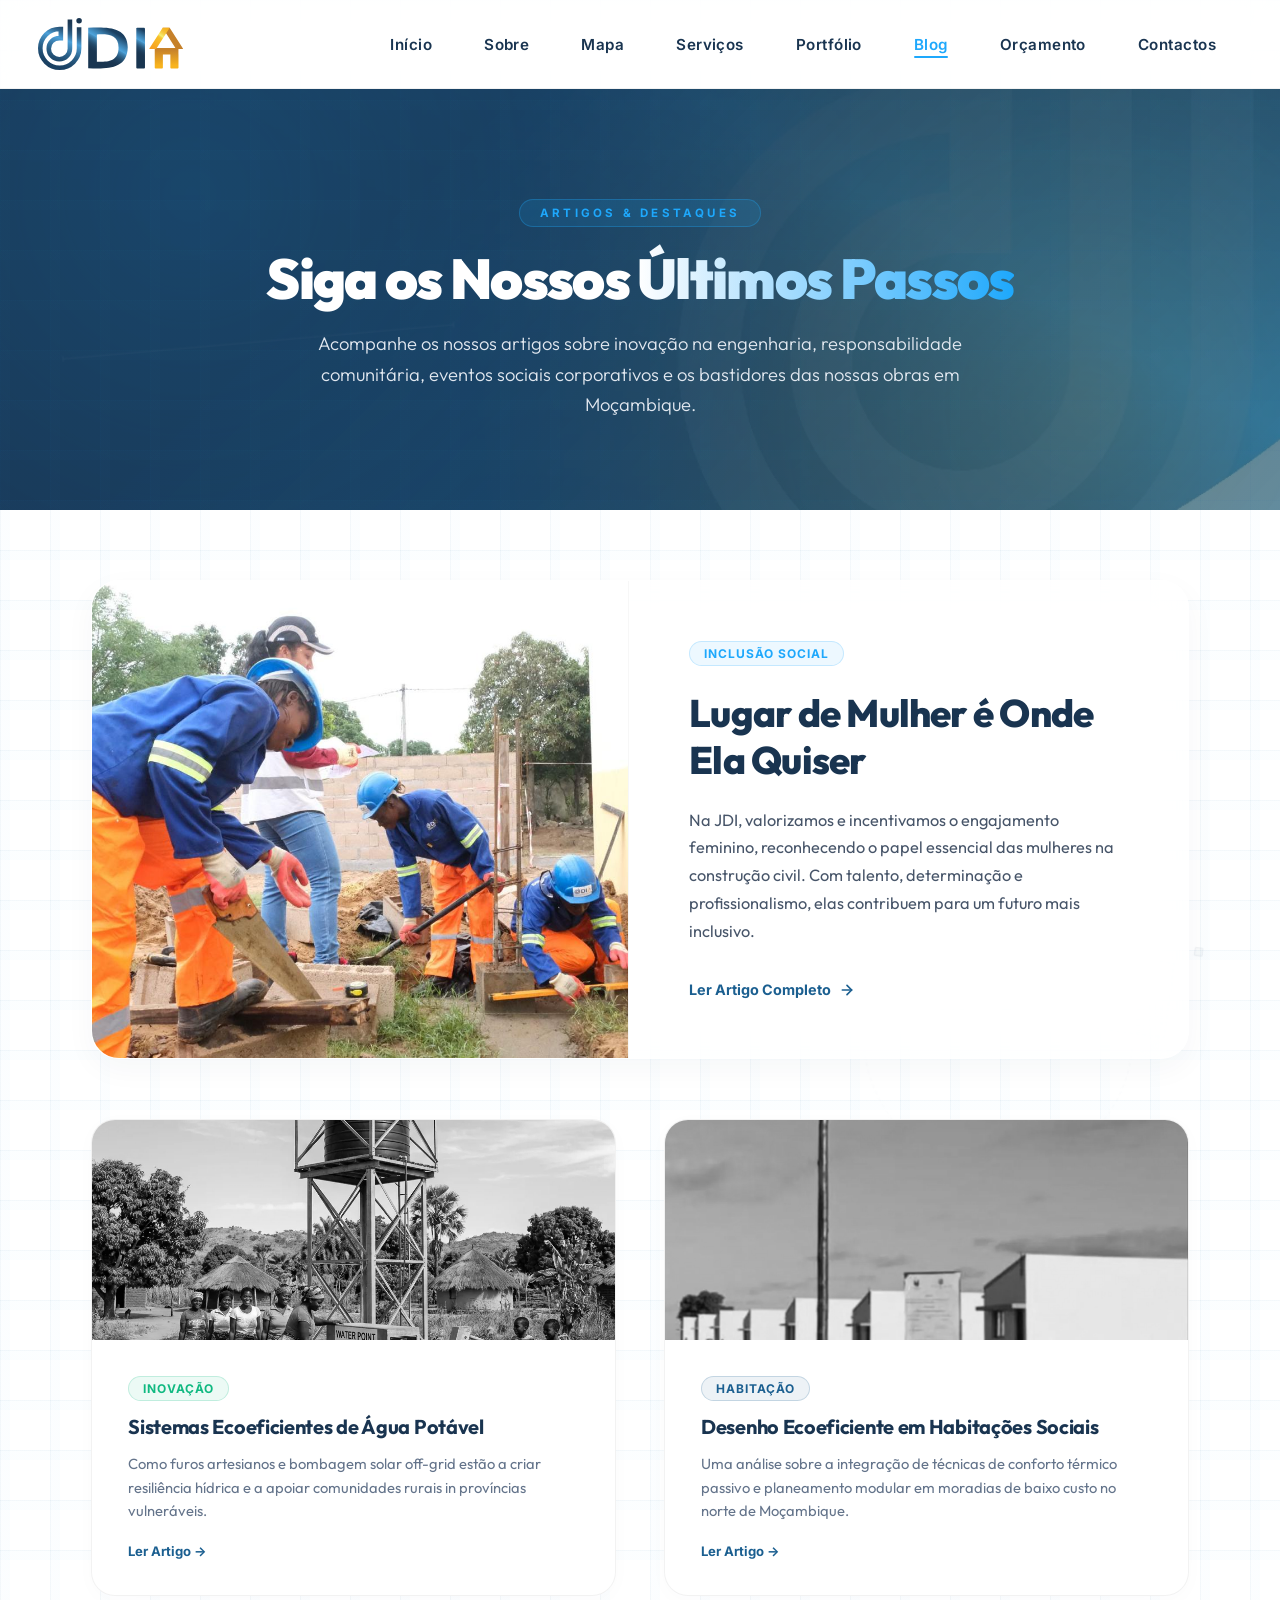
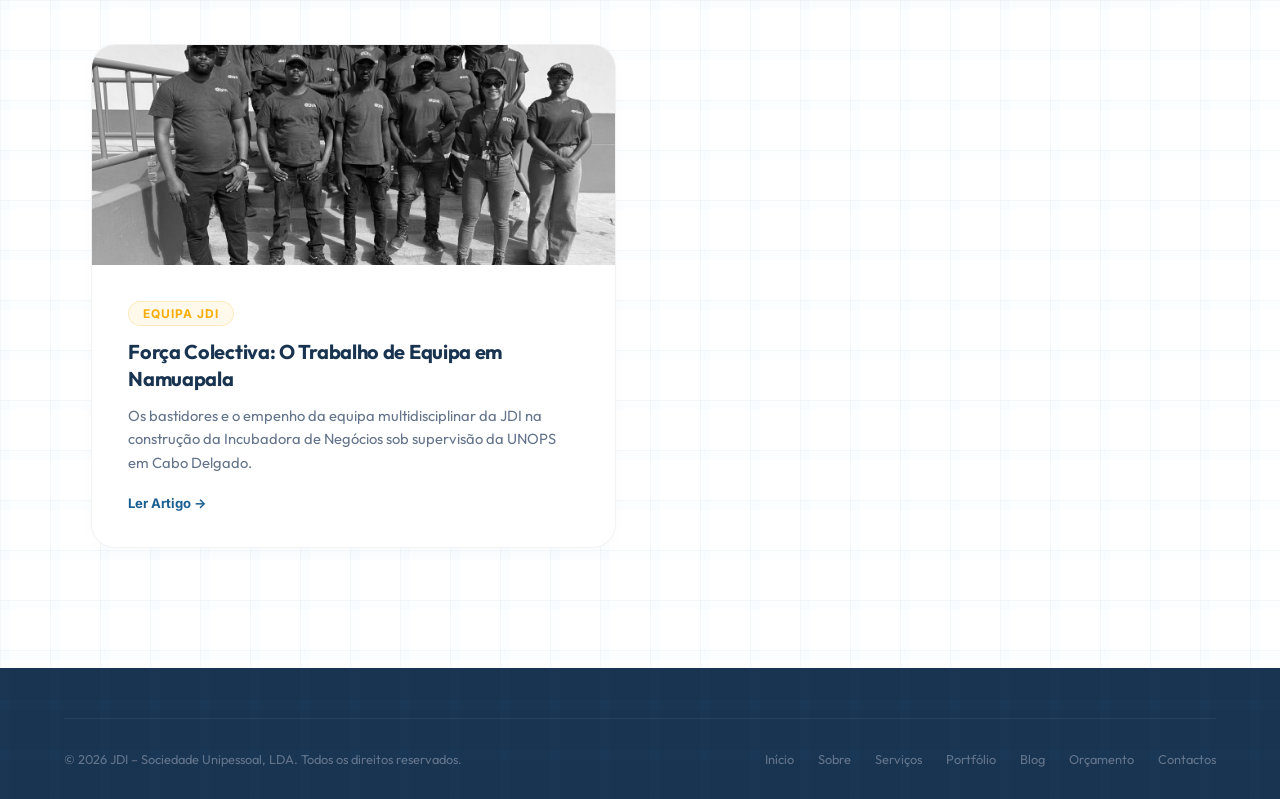
==== blog.html @ 3e3702d4 "Initial commit of premium JDI website, analytics engine, and dashboard" ====
<!DOCTYPE html>
<html lang="pt">
<head>
  <meta charset="UTF-8" />
  <meta http-equiv="Cache-Control" content="no-cache, no-store, must-revalidate" />
  <meta http-equiv="Pragma" content="no-cache" />
  <meta http-equiv="Expires" content="0" />
  <meta name="viewport" content="width=device-width, initial-scale=1.0" />
  <title>Blog & Artigos | JDI – Sociedade Unipessoal, LDA</title>
  <meta name="description" content="Acompanhe as novidades, artigos técnicos e compromissos sociais da JDI na construção de um futuro mais inclusivo em Moçambique." />

  <!-- Google Fonts -->
  <link rel="preconnect" href="https://fonts.googleapis.com" />
  <link rel="preconnect" href="https://fonts.gstatic.com" crossorigin />
  <link href="https://fonts.googleapis.com/css2?family=Inter:wght@300;400;500;600;700;800;900&family=Outfit:wght@300;400;500;600;700;800;900&display=swap" rel="stylesheet" />

  <link rel="stylesheet" href="css/common.css?v=4" />
  <link rel="stylesheet" href="css/blog.css?v=8" />
</head>
<body>

<div class="site-container">

  <!-- ── Architectural Drawing Background Grid & SVGs ── -->
  <div class="architectural-bg" aria-hidden="true">
    <!-- SVG blueprints float subtly -->
    <svg class="blueprint-svg blueprint-truss" viewBox="0 0 800 400" xmlns="http://www.w3.org/2000/svg">
      <path class="blueprint-line" d="M 50,350 L 750,350 M 50,350 L 50,300 L 150,200 L 250,200 L 350,100 L 450,100 L 550,200 L 650,200 L 750,300 L 750,350" />
      <path class="blueprint-line" d="M 50,300 L 750,300 M 150,350 L 150,200 M 250,350 L 250,200 M 350,350 L 350,100 M 450,350 L 450,100 M 550,350 L 550,200 M 650,350 L 650,200" />
      <path class="blueprint-line" d="M 50,350 L 150,300 L 250,350 L 350,300 L 450,350 L 550,300 L 650,350 L 750,300" />
      <path class="blueprint-line" d="M 50,300 L 150,350 L 250,300 L 350,350 L 450,300 L 550,350 L 650,300 L 750,350" />
      <path class="blueprint-dim" d="M 50,370 L 750,370 M 50,365 L 50,375 M 750,365 L 750,375" />
      <text class="blueprint-text" x="400" y="385" text-anchor="middle">L = 120.00 m</text>
    </svg>

    <svg class="blueprint-svg blueprint-plan" viewBox="0 0 600 600" xmlns="http://www.w3.org/2000/svg">
      <rect class="blueprint-line" x="100" y="100" width="400" height="300" rx="10" />
      <line class="blueprint-line" x1="250" y1="100" x2="250" y2="400" />
      <line class="blueprint-line" x1="100" y1="250" x2="500" y2="250" />
      <rect class="blueprint-dash" x="120" y="120" width="100" height="100" />
      <rect class="blueprint-dash" x="270" y="120" width="200" height="100" />
      <rect class="blueprint-solid" x="95" y="95" width="10" height="10" />
      <rect class="blueprint-solid" x="245" y="95" width="10" height="10" />
      <rect class="blueprint-solid" x="495" y="95" width="10" height="10" />
      <circle class="blueprint-dim" cx="250" cy="250" r="180" stroke-dasharray="5 5" />
      <text class="blueprint-text" x="150" y="430">PLANTA BAIXA - TIPO</text>
    </svg>
  </div>

  <!-- ── Navigation Bar ─────────────────────────────────────────── -->
  <nav class="nav-bar" role="navigation" aria-label="Main navigation">
    <a href="index.html" class="nav-logo" aria-label="JDI – Página Inicial">
      <img src="Assets/Jdi-promo.svg?v=5" alt="JDI Sociedade Unipessoal, LDA Logo" />
    </a>

    <ul class="nav-links">
      <li><a href="index.html#hero">Início</a></li>
      <li><a href="index.html#about-us">Sobre</a></li>
      <li><a href="index.html#project-map-section">Mapa</a></li>
      <li><a href="index.html#services">Serviços</a></li>
      <li><a href="portfolio.html">Portfólio</a></li>
      <li><a href="blog.html" class="active">Blog</a></li>
      <li><a href="orcamento.html">Orçamento</a></li>
      <li><a href="index.html#contacts">Contactos</a></li>
    </ul>
  </nav>

  <!-- ── Hero Header ────────────────────────────────────────────── -->
  <header class="blog-hero">
    <div class="hero-container">
      <span class="hero-eyebrow">Artigos & Destaques</span>
      <h1 class="hero-title">Siga os Nossos <span>Últimos Passos</span></h1>
      <p class="hero-desc">
        Acompanhe os nossos artigos sobre inovação na engenharia, responsabilidade comunitária, eventos sociais corporativos e os bastidores das nossas obras em Moçambique.
      </p>
    </div>
  </header>

  <!-- ── Blog Articles Section ──────────────────────────────────── -->
  <main class="blog-container">

    <!-- Featured Post -->
    <article class="featured-card no-grayscale" onclick="openArticleModal('lugar-de-mulher')" aria-label="Ler artigo: Lugar de Mulher é Onde Ela Quiser">
      <div class="featured-img-wrapper">
        <img loading="lazy" src="Assets/Inclusividade-feminina-1.jpeg" alt="Engajamento feminino na construção civil" />
      </div>
      <div class="featured-content">
        <div class="post-meta">
          <span class="post-tag">Inclusão Social</span>
        </div>
        <h2 class="post-title">Lugar de Mulher é Onde Ela Quiser</h2>
        <p class="post-excerpt">
          Na JDI, valorizamos e incentivamos o engajamento feminino, reconhecendo o papel essencial das mulheres na construção civil. Com talento, determinação e profissionalismo, elas contribuem para um futuro mais inclusivo.
        </p>
        <span class="btn-read">
          Ler Artigo Completo
          <svg viewBox="0 0 24 24" fill="none" stroke="currentColor" stroke-width="2.5" stroke-linecap="round" stroke-linejoin="round">
            <line x1="5" y1="12" x2="19" y2="12"></line>
            <polyline points="12 5 19 12 12 19"></polyline>
          </svg>
        </span>
      </div>
    </article>

    <!-- Secondary Articles Grid -->
    <section class="articles-grid">
      <!-- Secondary Card 1 -->
      <article class="blog-card" onclick="openArticleModal('sistemas-de-agua')" aria-label="Ler artigo: Sustentabilidade no Abastecimento de Água">
        <div class="blog-card-img">
          <img loading="lazy" src="Assets/project-water-system.webp" alt="Sistemas de abastecimento de água potável" />
        </div>
        <div class="blog-card-body">
          <div class="post-meta" style="margin-bottom: 12px;">
            <span class="post-tag" style="color:#10b981; background:rgba(16,185,129,0.08); border-color:rgba(16,185,129,0.2);">Inovação</span>
          </div>
          <h3 class="blog-card-title">Sistemas Ecoeficientes de Água Potável</h3>
          <p class="blog-card-excerpt">
            Como furos artesianos e bombagem solar off-grid estão a criar resiliência hídrica e a apoiar comunidades rurais in províncias vulneráveis.
          </p>
          <span class="btn-read" style="font-size:0.82rem;">
            Ler Artigo &rarr;
          </span>
        </div>
      </article>

      <!-- Secondary Card 2 -->
      <article class="blog-card" onclick="openArticleModal('habitacao-sustentavel')" aria-label="Ler artigo: Desenho Ecoeficiente em Habitações Sociais">
        <div class="blog-card-img">
          <img loading="lazy" src="Assets/24-habitacoes-sociais-mecufi.webp" alt="Habitações de interesse social in Mecufi" />
        </div>
        <div class="blog-card-body">
          <div class="post-meta" style="margin-bottom: 12px;">
            <span class="post-tag" style="color:var(--jdi-blue); background:rgba(27,95,144,0.08); border-color:rgba(27,95,144,0.2);">Habitação</span>
          </div>
          <h3 class="blog-card-title">Desenho Ecoeficiente em Habitações Sociais</h3>
          <p class="blog-card-excerpt">
            Uma análise sobre a integração de técnicas de conforto térmico passivo e planeamento modular em moradias de baixo custo no norte de Moçambique.
          </p>
          <span class="btn-read" style="font-size:0.82rem;">
            Ler Artigo &rarr;
          </span>
        </div>
      </article>

      <!-- Secondary Card 3 -->
      <article class="blog-card" onclick="openArticleModal('incubadora-namuapala')" aria-label="Ler artigo: Força Colectiva na Incubadora de Namuapala">
        <div class="blog-card-img">
          <img loading="lazy" src="Assets/Namuapala-Team.jpeg" alt="Equipa do Projecto Namuapala" />
        </div>
        <div class="blog-card-body">
          <div class="post-meta" style="margin-bottom: 12px;">
            <span class="post-tag" style="color:var(--jdi-gold); background:rgba(249,173,10,0.08); border-color:rgba(249,173,10,0.2);">Equipa JDI</span>
          </div>
          <h3 class="blog-card-title">Força Colectiva: O Trabalho de Equipa em Namuapala</h3>
          <p class="blog-card-excerpt">
            Os bastidores e o empenho da equipa multidisciplinar da JDI na construção da Incubadora de Negócios sob supervisão da UNOPS em Cabo Delgado.
          </p>
          <span class="btn-read" style="font-size:0.82rem;">
            Ler Artigo &rarr;
          </span>
        </div>
      </article>
    </section>

  </main>

  <!-- ── Footer ────────────────────────────────────────────────── -->
  <section class="contacts-footer-section" id="footer-section" style="background: var(--jdi-navy); padding: 50px 5% 32px; color: #fff; margin-top: auto;">
    <footer class="site-footer">
      <p>&copy; 2026 JDI – Sociedade Unipessoal, LDA. Todos os direitos reservados.</p>
      <div class="footer-right">
        <a href="index.html#hero">Início</a>
        <a href="index.html#about-us">Sobre</a>
        <a href="index.html#services">Serviços</a>
        <a href="portfolio.html">Portfólio</a>
        <a href="blog.html">Blog</a>
        <a href="orcamento.html">Orçamento</a>
        <a href="index.html#contacts">Contactos</a>
      </div>
    </footer>
  </section>

</div>

<!-- ── Article Reader Modal ────────────────────────────────────── -->
<div class="article-modal" id="article-modal" aria-hidden="true" role="dialog">
  <div class="modal-backdrop" onclick="closeArticleModal()"></div>
  <div class="modal-container">
    <button class="modal-close" onclick="closeArticleModal()" aria-label="Fechar Artigo">&times;</button>
    <div class="modal-hero">
      <img loading="lazy" id="modal-art-img" src="" alt="Imagem Principal do Artigo" />
    </div>
    <div class="modal-body">
      <div class="modal-meta-top">
        <span class="post-tag" id="modal-art-tag"></span>
      </div>
      <h2 class="modal-title" id="modal-art-title"></h2>
      
      <div class="modal-text-content" id="modal-art-content">
        <!-- Injected via JS -->
      </div>

      <!-- Related Projects Links -->
      <div class="related-projects-section" id="modal-related-projects" style="display:none; margin-top: 36px; margin-bottom: 24px; padding: 20px; background: rgba(30,168,252,0.03); border: 1px dashed rgba(30,168,252,0.2); border-radius: 16px;">
        <h4 style="font-family: var(--body-font); font-size: 1rem; font-weight: 700; color: var(--jdi-navy); margin-bottom: 12px; display: flex; align-items: center; gap: 8px; margin-top: 0;">
          <svg viewBox="0 0 24 24" fill="none" stroke="currentColor" stroke-width="2.5" style="width:16px; height:16px; color: var(--jdi-cyan); flex-shrink:0;">
            <path d="M10 13a5 5 0 0 0 7.54.54l3-3a5 5 0 0 0-7.07-7.07l-1.72 1.71"></path>
            <path d="M14 11a5 5 0 0 0-7.54-.54l-3 3a5 5 0 0 0 7.07 7.07l1.71-1.71"></path>
          </svg>
          Projectos de Portfólio Relacionados
        </h4>
        <div id="modal-related-links-container" style="display: flex; flex-direction: column; gap: 8px;">
          <!-- Injected via JS -->
        </div>
      </div>

      <!-- Gallery / Shared Album grid -->
      <div class="gallery-section" id="modal-gallery-sec" style="display:none;">
        <h3>Álbum do Projecto: Inclusão Feminina</h3>
        
        <!-- iCloud Grid Album -->
        <div class="icloud-album-grid" id="modal-album-grid">
          <!-- Dynamically populated -->
        </div>

        <!-- Touch Slider/Carousel (Mobile fallback) -->
        <div class="album-carousel-container">
          <div class="album-carousel-slider" id="modal-carousel-slider">
            <!-- Dynamically populated -->
          </div>
          <div class="album-carousel-dots" id="modal-carousel-dots">
            <!-- Carousel dots -->
          </div>
        </div>
      </div>
    </div>
  </div>
</div>

<!-- Fullscreen Image Lightbox -->
<div class="image-lightbox" id="image-lightbox" aria-hidden="true" role="dialog">
  <div class="lightbox-backdrop" onclick="closeLightbox()"></div>
  <button class="lightbox-close" onclick="closeLightbox()" aria-label="Fechar Visualização">&times;</button>
  <button class="lightbox-prev" onclick="lightboxPrev()" aria-label="Imagem Anterior">&lsaquo;</button>
  <div class="lightbox-content">
    <img id="lightbox-img" src="" alt="Imagem Ampliada" />
  </div>
  <button class="lightbox-next" onclick="lightboxNext()" aria-label="Próxima Imagem">&rsaquo;</button>
</div>

<!-- Analytics & Global Tracking JavaScript -->
<script src="js/analytics.js" charset="utf-8" defer></script>
<script src="js/blog.js?v=13" charset="utf-8" defer></script>
</body>
</html>
---- css/common.css ----
/* ─── JDI Common Design System (Resets, Variables, Nav & Footer) ─── */

*, *::before, *::after { box-sizing: border-box; margin: 0; padding: 0; }

:root {
  --jdi-navy:    #193450;
  --jdi-blue:    #1b5f90;
  --jdi-cyan:    #1ea8fc;
  --jdi-gold:    #f9ad0a;
  --jdi-gold2:   #c68018;
  --jdi-white:   #ffffff;
  --nav-font:    'Inter', sans-serif;
  --body-font:   'Outfit', sans-serif;
  --success:     #10b981;
  --warning:     #f59e0b;
}

html, body {
  width: 100%;
  font-family: var(--body-font);
  position: relative;
}

/* ─── Global Navigation Bar ────────────────────────────────────── */
.nav-bar {
  position: sticky;
  top: 0;
  z-index: 1000;
  width: 100%;
  display: flex;
  align-items: center;
  justify-content: space-between;
  padding: 18px 5% 18px 3%;
  background: rgba(255, 255, 255, 0.8);
  backdrop-filter: saturate(180%) blur(20px);
  -webkit-backdrop-filter: saturate(180%) blur(20px);
  border-bottom: 1px solid rgba(0, 0, 0, 0.05);
  transition: background 0.3s ease, padding 0.3s ease, box-shadow 0.3s ease;
}

.nav-bar.scrolled {
  background: rgba(255, 255, 255, 0.92);
  padding: 12px 5% 12px 3%;
  box-shadow: 0 4px 20px rgba(25, 52, 80, 0.03);
}

.nav-logo {
  display: flex;
  align-items: center;
  gap: 10px;
  text-decoration: none;
}

.nav-logo img {
  height: 52px;
  width: auto;
  object-fit: contain;
}

.nav-links {
  display: flex;
  align-items: center;
  gap: 52px;
  list-style: none;
}

.nav-links a {
  font-family: var(--nav-font);
  font-size: 0.95rem;
  font-weight: 600;
  color: var(--jdi-navy);
  text-decoration: none;
  letter-spacing: 0.03em;
  position: relative;
  transition: color 0.25s ease;
}

.nav-links a::after {
  content: '';
  position: absolute;
  bottom: -4px; left: 0;
  width: 0; height: 2px;
  background: var(--jdi-cyan);
  transition: width 0.3s ease;
  border-radius: 2px;
}

.nav-links a:hover { color: var(--jdi-cyan); }
.nav-links a:hover::after { width: 100%; }
.nav-links a.active { color: var(--jdi-cyan); }
.nav-links a.active::after { width: 100%; }

/* ─── Global Footer Row ────────────────────────────────────────── */
.site-footer {
  border-top: 1px solid rgba(255, 255, 255, 0.06);
  padding-top: 32px;
  display: flex;
  justify-content: space-between;
  align-items: center;
  width: 100%;
  max-width: 1200px;
  margin: 0 auto;
  font-size: 0.8rem;
  color: #64748b;
}

.footer-right {
  display: flex;
  gap: 24px;
}

.footer-right a {
  color: #64748b;
  text-decoration: none;
  transition: color 0.2s ease;
}

.footer-right a:hover {
  color: var(--jdi-cyan);
}
/* ─── Shareable Project Details Modal Styling ──────────────────────── */
.project-modal {
  position: fixed;
  inset: 0;
  z-index: 2000;
  display: flex;
  align-items: center;
  justify-content: center;
  opacity: 0;
  pointer-events: none;
  transition: opacity 0.3s ease;
}

.project-modal.active {
  opacity: 1;
  pointer-events: auto;
}

.modal-backdrop {
  position: absolute;
  inset: 0;
  background: rgba(25, 52, 80, 0.45);
  backdrop-filter: blur(15px);
  -webkit-backdrop-filter: blur(15px);
}

.modal-container {
  position: relative;
  z-index: 10;
  background: #ffffff;
  border-radius: 24px;
  max-width: 760px;
  width: 90%;
  max-height: 90vh;
  overflow-y: auto;
  box-shadow: 0 30px 60px rgba(25, 52, 80, 0.15);
  border: 1px solid rgba(0, 0, 0, 0.05);
  transform: translateY(20px);
  transition: transform 0.3s cubic-bezier(0.16, 1, 0.3, 1);
  display: flex;
  flex-direction: column;
}

.project-modal.active .modal-container {
  transform: translateY(0);
}

.modal-close {
  position: absolute;
  top: 20px;
  right: 20px;
  width: 36px;
  height: 36px;
  border-radius: 50%;
  background: rgba(25, 52, 80, 0.6);
  color: #ffffff;
  border: none;
  display: flex;
  align-items: center;
  justify-content: center;
  cursor: pointer;
  font-size: 1.5rem;
  font-weight: 300;
  z-index: 20;
  transition: background 0.2s, transform 0.2s;
}

.modal-close:hover {
  background: rgba(25, 52, 80, 0.9);
  transform: scale(1.05);
}

.modal-hero {
  width: 100%;
  height: 380px;
  overflow: hidden;
  position: relative;
  background: var(--jdi-navy);
}

.modal-hero img {
  width: 100%;
  height: 100%;
  object-fit: cover;
  filter: grayscale(100%);
  transition: filter 0.8s ease;
}

.project-modal.active .modal-hero img {
  filter: grayscale(0%);
}

.modal-hero img[src*="vectorized-logo.svg"] {
  object-fit: contain;
  width: 50%;
  height: 50%;
  margin: auto;
  position: absolute;
  inset: 0;
  opacity: 0.85;
}

/* Modal Gallery Carousel for additional pictures */
.modal-gallery-container {
  position: relative;
  width: 100%;
  height: 220px;
  border-radius: 16px;
  overflow: hidden;
  background: #f8fafc;
  border: 1px solid #e2e8f0;
  box-shadow: 0 4px 12px rgba(0, 0, 0, 0.03);
}

.modal-gallery-slider {
  display: flex;
  width: 100%;
  height: 100%;
  overflow-x: auto;
  scroll-snap-type: x mandatory;
  scrollbar-width: none; /* Firefox */
  -webkit-overflow-scrolling: touch;
}

.modal-gallery-slider::-webkit-scrollbar {
  display: none; /* Safari and Chrome */
}

.modal-gallery-slider img {
  flex: 0 0 100%;
  width: 100%;
  height: 100%;
  object-fit: cover;
  scroll-snap-align: start;
  filter: grayscale(100%);
  transition: transform 0.5s ease, filter 0.5s ease;
}

.modal-gallery-slider img:hover {
  transform: scale(1.02);
}

.project-modal.active .modal-gallery-slider img {
  filter: grayscale(0%);
}

.modal-gallery-dots {
  position: absolute;
  bottom: 12px;
  left: 50%;
  transform: translateX(-50%);
  display: flex;
  gap: 6px;
  z-index: 10;
}

.modal-gallery-dot {
  width: 6px;
  height: 6px;
  border-radius: 50%;
  background: rgba(255, 255, 255, 0.5);
  transition: all 0.3s ease;
  cursor: pointer;
}

.modal-gallery-dot.active {
  background: #ffffff;
  transform: scale(1.3);
  box-shadow: 0 1px 3px rgba(0, 0, 0, 0.2);
}

.modal-body {
  padding: 36px;
}

.modal-meta {
  display: flex;
  justify-content: space-between;
  align-items: center;
  margin-bottom: 16px;
}

.modal-title {
  font-family: var(--body-font);
  font-size: clamp(1.6rem, 3.5vw, 2.1rem);
  font-weight: 800;
  color: var(--jdi-navy);
  line-height: 1.25;
  margin-bottom: 16px;
  letter-spacing: -0.015em;
}

.modal-description {
  font-size: 1.02rem;
  color: #475569;
  line-height: 1.75;
  margin-bottom: 28px;
}

.modal-details-grid {
  display: grid;
  grid-template-columns: repeat(2, 1fr);
  gap: 16px;
  border-top: 1px solid #f1f5f9;
  padding-top: 24px;
  margin-bottom: 28px;
}

.modal-detail-item {
  display: flex;
  flex-direction: column;
  gap: 4px;
}

.modal-detail-label {
  font-family: var(--nav-font);
  font-size: 0.72rem;
  font-weight: 700;
  color: #94a3b8;
  letter-spacing: 0.05em;
  text-transform: uppercase;
}

.modal-detail-val {
  font-size: 0.95rem;
  font-weight: 500;
  color: var(--jdi-navy);
}

.modal-insights {
  background: #f8fafc;
  border: 1px solid #e2e8f0;
  border-radius: 16px;
  padding: 24px;
}

.modal-insights h4 {
  font-family: var(--body-font);
  font-size: 1.05rem;
  font-weight: 700;
  color: var(--jdi-navy);
  margin-bottom: 12px;
}

.modal-insights ul {
  list-style-type: none;
  display: flex;
  flex-direction: column;
  gap: 10px;
}

.modal-insights li {
  font-size: 0.9rem;
  color: #475569;
  line-height: 1.5;
  position: relative;
  padding-left: 20px;
}

.modal-insights li::before {
  content: "•";
  color: var(--jdi-cyan);
  font-weight: bold;
  display: inline-block;
  width: 1em;
  margin-left: -1em;
  position: absolute;
  left: 0px;
}

/* Category badging styling inside modal */
.modal-meta .category-label {
  font-family: var(--nav-font);
  font-size: 0.65rem;
  font-weight: 700;
  text-transform: uppercase;
  color: var(--jdi-cyan);
  background: rgba(30, 168, 252, 0.08);
  border: 1px solid rgba(30, 168, 252, 0.22);
  border-radius: 40px;
  padding: 4px 14px;
}

.modal-meta .status-badge {
  font-family: var(--nav-font);
  font-size: 0.65rem;
  font-weight: 700;
  text-transform: uppercase;
  color: #64748b;
  background: #e2e8f0;
  border-radius: 40px;
  padding: 4px 14px;
}

.modal-meta .status-badge.completed {
  color: #10b981;
  background: rgba(16, 185, 129, 0.08);
  border: 1px solid rgba(16, 185, 129, 0.2);
}

.modal-meta .status-badge.running {
  color: #f59e0b;
  background: rgba(245, 158, 11, 0.08);
  border: 1px solid rgba(245, 158, 11, 0.2);
}

/* ─── Architectural Blueprint background ────────────────── */
.architectural-bg {
  position: absolute;
  inset: 0;
  width: 100%;
  height: 100%;
  z-index: 1; /* Sits behind text content but fits visual stack */
  pointer-events: none;
  overflow: hidden;
  
  /* Subtle drafting grid paper background */
  background-size: 50px 50px;
  background-image: 
    linear-gradient(to right, rgba(27, 95, 144, 0.035) 1px, transparent 1px),
    linear-gradient(to bottom, rgba(27, 95, 144, 0.035) 1px, transparent 1px),
    linear-gradient(to right, rgba(30, 168, 252, 0.015) 10px, transparent 10px),
    linear-gradient(to bottom, rgba(30, 168, 252, 0.015) 10px, transparent 10px);
}

.blueprint-svg {
  position: absolute;
  width: min(500px, 35vw);
  height: auto;
  opacity: 0.14; /* very subtle */
  transition: transform 0.5s ease;
}

/* Floating positions */
.blueprint-truss {
  top: 15vh;
  left: 2%;
  transform: rotate(-5deg);
  animation: slowFloat1 20s ease-in-out infinite;
}

.blueprint-plan {
  top: 95vh;
  right: 2%;
  transform: rotate(8deg);
  animation: slowFloat2 24s ease-in-out infinite;
}

.blueprint-compass {
  top: 175vh;
  left: 5%;
  transform: rotate(-15deg);
  animation: slowFloat3 22s ease-in-out infinite;
}

/* Blueprint drawing line style */
.blueprint-line {
  fill: none;
  stroke: var(--jdi-blue);
  stroke-width: 1.2px;
  stroke-linecap: round;
  stroke-linejoin: round;
  stroke-dasharray: 1000;
  stroke-dashoffset: 1000;
  animation: drawBlueprint 15s linear forwards infinite;
  will-change: stroke-dashoffset, opacity;
}

.blueprint-dash {
  fill: none;
  stroke: var(--jdi-cyan);
  stroke-width: 1px;
  stroke-dasharray: 5 4;
  stroke-dashoffset: 200;
  animation: drawBlueprintDash 25s linear forwards infinite;
}

.blueprint-solid {
  fill: rgba(25, 52, 80, 0.2);
  stroke: var(--jdi-navy);
  stroke-width: 1px;
  opacity: 0;
  animation: fadeSolid 3s ease forwards 1s;
}

.blueprint-dim {
  fill: none;
  stroke: #a0aec0;
  stroke-width: 0.8px;
  opacity: 0.7;
}

.blueprint-text {
  fill: var(--jdi-navy);
  font-family: var(--nav-font);
  font-size: 10px;
  font-weight: 500;
  letter-spacing: 0.05em;
  opacity: 0.8;
}

/* Drawing animations */
@keyframes drawBlueprint {
  0% { stroke-dashoffset: 1000; }
  40% { stroke-dashoffset: 0; }
  90% { stroke-dashoffset: 0; opacity: 0.14; }
  100% { stroke-dashoffset: 0; opacity: 0; }
}

@keyframes drawBlueprintDash {
  0% { stroke-dashoffset: 200; }
  100% { stroke-dashoffset: 0; }
}

@keyframes fadeSolid {
  to { opacity: 0.8; }
}

@keyframes slowFloat1 {
  0% { transform: translateY(0) rotate(-5deg); }
  50% { transform: translateY(-15px) rotate(-3deg); }
  100% { transform: translateY(0) rotate(-5deg); }
}

@keyframes slowFloat2 {
  0% { transform: translateY(0) rotate(8deg); }
  50% { transform: translateY(15px) rotate(6deg); }
  100% { transform: translateY(0) rotate(8deg); }
}

@keyframes slowFloat3 {
  0% { transform: translateY(0) rotate(-15deg); }
  50% { transform: translateY(-10px) rotate(-18deg); }
  100% { transform: translateY(0) rotate(-15deg); }
}

/* Clickable modal images */
.clickable-image {
  cursor: zoom-in;
  transition: opacity 0.25s ease;
}

.clickable-image:hover {
  opacity: 0.9;
}

/* Fullscreen Image Lightbox */
.image-lightbox {
  position: fixed;
  inset: 0;
  z-index: 3000;
  display: flex;
  align-items: center;
  justify-content: center;
  opacity: 0;
  pointer-events: none;
  transition: opacity 0.35s ease;
}

.image-lightbox.active {
  opacity: 1;
  pointer-events: auto;
}

.lightbox-backdrop {
  position: absolute;
  inset: 0;
  background: rgba(15, 23, 42, 0.9);
  backdrop-filter: blur(20px);
  -webkit-backdrop-filter: blur(20px);
}

.lightbox-close {
  position: absolute;
  top: 24px;
  right: 24px;
  width: 44px;
  height: 44px;
  border-radius: 50%;
  background: rgba(255, 255, 255, 0.1);
  border: 1px solid rgba(255, 255, 255, 0.2);
  color: #ffffff;
  display: flex;
  align-items: center;
  justify-content: center;
  cursor: pointer;
  font-size: 1.8rem;
  font-weight: 300;
  z-index: 3010;
  transition: all 0.2s ease;
}

.lightbox-close:hover {
  background: rgba(255, 255, 255, 0.2);
  transform: scale(1.05);
}

.lightbox-content {
  position: relative;
  z-index: 3005;
  max-width: 90%;
  max-height: 85vh;
  transform: scale(0.95);
  transition: transform 0.35s cubic-bezier(0.16, 1, 0.3, 1);
  display: flex;
  justify-content: center;
  align-items: center;
}

.image-lightbox.active .lightbox-content {
  transform: scale(1);
}

.lightbox-content img {
  max-width: 100%;
  max-height: 85vh;
  border-radius: 12px;
  object-fit: contain;
  box-shadow: 0 25px 50px -12px rgba(0, 0, 0, 0.5);
  border: 1px solid rgba(255, 255, 255, 0.1);
}

.lightbox-prev,
.lightbox-next {
  position: absolute;
  top: 50%;
  transform: translateY(-50%);
  width: 54px;
  height: 54px;
  border-radius: 50%;
  background: rgba(255, 255, 255, 0.1);
  border: 1px solid rgba(255, 255, 255, 0.2);
  color: #ffffff;
  display: flex;
  align-items: center;
  justify-content: center;
  cursor: pointer;
  font-size: 2.2rem;
  font-weight: 300;
  z-index: 3010;
  transition: all 0.2s ease;
  user-select: none;
}

.lightbox-prev {
  left: 24px;
}

.lightbox-next {
  right: 24px;
}

.lightbox-prev:hover,
.lightbox-next:hover {
  background: rgba(255, 255, 255, 0.2);
  transform: translateY(-50%) scale(1.05);
}

@media (max-width: 768px) {
  .lightbox-prev,
  .lightbox-next {
    width: 44px;
    height: 44px;
    font-size: 1.8rem;
  }
  .lightbox-prev {
    left: 12px;
  }
  .lightbox-next {
    right: 12px;
  }
}
---- css/blog.css ----
/* ─── JDI Blog Page Stylesheet ─── */

:root {
  --blog-card-shadow: 0 10px 30px rgba(25, 52, 80, 0.04);
  --blog-card-hover-shadow: 0 20px 50px rgba(25, 52, 80, 0.1);
  --glass-bg: rgba(255, 255, 255, 0.75);
  --glass-border: rgba(255, 255, 255, 0.4);
}

body {
  background: #ffffff;
  color: var(--jdi-navy);
  min-height: 100vh;
  display: flex;
  flex-direction: column;
}

.site-container {
  flex: 1;
  display: flex;
  flex-direction: column;
  position: relative;
  z-index: 2;
}

/* ─── Hero Section ────────────────────────────────────────── */
.blog-hero {
  position: relative;
  padding: 110px 5% 90px;
  background: linear-gradient(135deg, rgba(25, 52, 80, 0.92) 30%, rgba(27, 95, 144, 0.75) 100%), url('../Assets/Cover-2.webp') center/cover no-repeat;
  color: #ffffff;
  text-align: center;
  overflow: hidden;
}

.blog-hero::before {
  content: '';
  position: absolute;
  inset: 0;
  opacity: 0.15;
  background-image: radial-gradient(circle at 15% 25%, var(--jdi-cyan) 0%, transparent 55%),
                    radial-gradient(circle at 85% 75%, var(--jdi-gold) 0%, transparent 55%);
  pointer-events: none;
}

.hero-container {
  position: relative;
  z-index: 10;
  max-width: 800px;
  margin: 0 auto;
}

.hero-eyebrow {
  display: inline-block;
  font-family: var(--nav-font);
  font-size: 0.72rem;
  font-weight: 700;
  letter-spacing: 0.28em;
  text-transform: uppercase;
  color: var(--jdi-cyan);
  background: rgba(30, 168, 252, 0.12);
  border: 1px solid rgba(30, 168, 252, 0.3);
  border-radius: 40px;
  padding: 6px 20px;
  margin-bottom: 20px;
}

.hero-title {
  font-size: clamp(2.2rem, 5vw, 3.5rem);
  font-weight: 900;
  line-height: 1.15;
  margin-bottom: 18px;
  letter-spacing: -0.03em;
}

.hero-title span {
  background: linear-gradient(90deg, #ffffff, var(--jdi-cyan));
  -webkit-background-clip: text;
  -webkit-text-fill-color: transparent;
  background-clip: text;
}

.hero-desc {
  font-size: clamp(0.95rem, 1.8vw, 1.15rem);
  font-weight: 300;
  line-height: 1.65;
  color: #e2e8f0;
  max-width: 680px;
  margin: 0 auto;
}

/* ─── Blog Articles Container ───────────────────────────────── */
.blog-container {
  max-width: 1200px;
  margin: 70px auto 120px;
  padding: 0 4%;
  position: relative;
  z-index: 20;
  width: 100%;
}

/* Featured Post Card (Apple Style) */
.featured-card {
  background: var(--glass-bg);
  border: 1px solid var(--glass-border);
  border-radius: 28px;
  box-shadow: var(--blog-card-shadow);
  display: flex;
  overflow: hidden;
  backdrop-filter: blur(20px);
  -webkit-backdrop-filter: blur(20px);
  transition: transform 0.4s cubic-bezier(0.16, 1, 0.3, 1), box-shadow 0.4s cubic-bezier(0.16, 1, 0.3, 1), border-color 0.4s cubic-bezier(0.16, 1, 0.3, 1);
  cursor: pointer;
  margin-bottom: 60px;
}

.featured-card:hover {
  transform: translateY(-6px) scale(1.005);
  box-shadow: var(--blog-card-hover-shadow);
  border-color: rgba(30, 168, 252, 0.3);
}

.featured-img-wrapper {
  flex: 1.1;
  min-height: 420px;
  overflow: hidden;
  position: relative;
}

.featured-img-wrapper img {
  width: 100%;
  height: 100%;
  object-fit: cover;
  filter: grayscale(100%);
  transition: transform 0.8s cubic-bezier(0.16, 1, 0.3, 1), filter 0.6s ease;
}

.featured-card:hover .featured-img-wrapper img {
  transform: scale(1.04);
  filter: grayscale(0%);
}

.featured-content {
  flex: 0.9;
  padding: 60px;
  display: flex;
  flex-direction: column;
  justify-content: center;
  border-left: 1px solid rgba(0, 0, 0, 0.03);
}

.post-meta {
  display: flex;
  align-items: center;
  gap: 12px;
  margin-bottom: 24px;
  font-family: var(--nav-font);
  font-size: 0.75rem;
  font-weight: 700;
  text-transform: uppercase;
  letter-spacing: 0.08em;
}

.post-tag {
  color: var(--jdi-cyan);
  background: rgba(30, 168, 252, 0.08);
  border: 1px solid rgba(30, 168, 252, 0.2);
  padding: 4px 14px;
  border-radius: 40px;
}

.post-date {
  color: #64748b;
}

.post-title {
  font-size: clamp(1.6rem, 3vw, 2.4rem);
  font-weight: 800;
  color: var(--jdi-navy);
  line-height: 1.2;
  margin-bottom: 24px;
  letter-spacing: -0.02em;
}

.post-excerpt {
  font-size: 1.02rem;
  color: #475569;
  line-height: 1.7;
  margin-bottom: 36px;
}

.btn-read {
  display: inline-flex;
  align-items: center;
  gap: 8px;
  color: var(--jdi-blue);
  font-family: var(--nav-font);
  font-size: 0.9rem;
  font-weight: 700;
  text-decoration: none;
  transition: gap 0.25s, color 0.25s;
}

.btn-read svg {
  width: 16px;
  height: 16px;
  transition: transform 0.25s;
}

.featured-card:hover .btn-read {
  color: var(--jdi-cyan);
  gap: 12px;
}

.featured-card:hover .btn-read svg {
  transform: translateX(4px);
}

/* Secondary Articles Grid */
.articles-grid {
  display: grid;
  grid-template-columns: repeat(auto-fill, minmax(350px, 1fr));
  gap: 48px;
}

.blog-card {
  background: #ffffff;
  border: 1px solid rgba(0, 0, 0, 0.05);
  border-radius: 24px;
  overflow: hidden;
  box-shadow: 0 4px 20px rgba(25, 52, 80, 0.02);
  display: flex;
  flex-direction: column;
  transition: transform 0.4s cubic-bezier(0.16, 1, 0.3, 1), box-shadow 0.4s cubic-bezier(0.16, 1, 0.3, 1), border-color 0.4s cubic-bezier(0.16, 1, 0.3, 1);
  cursor: pointer;
}

.blog-card:hover {
  transform: translateY(-5px) scale(1.01);
  box-shadow: var(--blog-card-hover-shadow);
  border-color: rgba(30, 168, 252, 0.3);
}

.blog-card-img {
  height: 220px;
  overflow: hidden;
  position: relative;
}

.blog-card-img img {
  width: 100%;
  height: 100%;
  object-fit: cover;
  filter: grayscale(100%);
  transition: transform 0.6s cubic-bezier(0.16, 1, 0.3, 1), filter 0.5s ease;
}

.blog-card:hover .blog-card-img img {
  transform: scale(1.05);
  filter: grayscale(0%);
}

.blog-card-body {
  padding: 36px;
  display: flex;
  flex-direction: column;
  flex: 1;
}

.blog-card-title {
  font-size: 1.25rem;
  font-weight: 700;
  color: var(--jdi-navy);
  line-height: 1.35;
  margin-bottom: 12px;
  letter-spacing: -0.015em;
}

.blog-card-excerpt {
  font-size: 0.92rem;
  color: #64748b;
  line-height: 1.6;
  margin-bottom: 20px;
  flex: 1;
}

/* ─── Reader Modal (Apple News Style) ───────────────────────── */
.article-modal {
  position: fixed;
  inset: 0;
  z-index: 2000;
  display: flex;
  align-items: center;
  justify-content: center;
  opacity: 0;
  pointer-events: none;
  transition: opacity 0.3s ease;
}

.article-modal.active {
  opacity: 1;
  pointer-events: auto;
}

.modal-backdrop {
  position: absolute;
  inset: 0;
  background: rgba(25, 52, 80, 0.45);
  backdrop-filter: blur(18px);
  -webkit-backdrop-filter: blur(18px);
}

.modal-container {
  position: relative;
  z-index: 10;
  background: #ffffff;
  border-radius: 28px;
  max-width: 820px;
  width: 90%;
  max-height: 90vh;
  overflow-y: auto;
  box-shadow: 0 30px 70px rgba(25, 52, 80, 0.2);
  border: 1px solid rgba(0, 0, 0, 0.05);
  transform: translateY(30px);
  transition: transform 0.4s cubic-bezier(0.16, 1, 0.3, 1);
  display: flex;
  flex-direction: column;
}

.article-modal.active .modal-container {
  transform: translateY(0);
}

.modal-close {
  position: absolute;
  top: 24px;
  right: 24px;
  width: 38px;
  height: 38px;
  border-radius: 50%;
  background: rgba(25, 52, 80, 0.65);
  color: #ffffff;
  border: none;
  display: flex;
  align-items: center;
  justify-content: center;
  cursor: pointer;
  font-size: 1.6rem;
  font-weight: 300;
  z-index: 25;
  transition: background 0.2s, transform 0.2s;
}

.modal-close:hover {
  background: rgba(25, 52, 80, 0.9);
  transform: scale(1.05);
}

.modal-hero {
  width: 100%;
  height: 420px;
  overflow: hidden;
  position: relative;
}

.modal-hero img {
  width: 100%;
  height: 100%;
  object-fit: cover;
  filter: grayscale(100%);
  transition: filter 0.8s ease;
}

.article-modal.active .modal-hero img {
  filter: grayscale(0%);
}

.modal-body {
  padding: 60px;
}

.modal-meta-top {
  display: flex;
  align-items: center;
  gap: 16px;
  margin-bottom: 24px;
}

.modal-title {
  font-family: var(--body-font);
  font-size: clamp(1.8rem, 4.5vw, 2.5rem);
  font-weight: 800;
  color: var(--jdi-navy);
  line-height: 1.15;
  margin-bottom: 36px;
  letter-spacing: -0.025em;
}

.modal-text-content {
  font-size: 1.05rem;
  color: #334155;
  line-height: 1.8;
  margin-bottom: 56px;
}

.modal-text-content p {
  margin-bottom: 32px;
}

.modal-text-content blockquote {
  border-left: 4px solid var(--jdi-cyan);
  padding: 8px 0 8px 24px;
  margin: 32px 0;
  font-size: 1.15rem;
  font-style: italic;
  font-weight: 500;
  color: var(--jdi-navy);
  background: rgba(30, 168, 252, 0.04);
  border-radius: 0 12px 12px 0;
}

/* ─── iCloud-Style Premium Photo Gallery ─────────────────────── */
.gallery-section {
  border-top: 1px solid #e2e8f0;
  padding-top: 60px;
  margin-top: 60px;
}

.gallery-section h3 {
  font-family: var(--body-font);
  font-size: 1.25rem;
  font-weight: 800;
  color: var(--jdi-navy);
  margin-bottom: 20px;
  letter-spacing: -0.01em;
}

/* Masonry/Grid shared album style (Desktop) */
.icloud-album-grid {
  display: grid;
  grid-template-columns: repeat(3, 1fr);
  grid-auto-rows: 180px;
  gap: 16px;
  margin-bottom: 16px;
}

.album-item {
  position: relative;
  border-radius: 16px;
  overflow: hidden;
  cursor: zoom-in;
  border: 1px solid rgba(0, 0, 0, 0.05);
  box-shadow: 0 4px 12px rgba(0, 0, 0, 0.02);
  background: #f1f5f9;
}

.album-item img {
  width: 100%;
  height: 100%;
  object-fit: cover;
  filter: grayscale(100%);
  transition: transform 0.5s ease, filter 0.5s ease, box-shadow 0.3s ease;
}

.album-item:hover img {
  transform: scale(1.03);
  filter: grayscale(0%);
}

.article-modal.active .icloud-album-grid img {
  filter: grayscale(0%);
}

/* Custom Grid spans to resemble an iCloud Album structure */
.album-item.span-2-col {
  grid-column: span 2;
}

.album-item.span-2-row {
  grid-row: span 2;
}

.album-item.span-all-col {
  grid-column: span 3;
  grid-auto-rows: 240px;
}

/* Slider / Carousel View (Mobile fallback or swipe mode) */
.album-carousel-container {
  display: none; /* Hidden on desktop, layout displays grid */
  position: relative;
  width: 100%;
  border-radius: 20px;
  overflow: hidden;
  background: #f8fafc;
  border: 1px solid #e2e8f0;
}

.album-carousel-slider {
  display: flex;
  width: 100%;
  height: 260px;
  overflow-x: auto;
  scroll-snap-type: x mandatory;
  scrollbar-width: none;
  -webkit-overflow-scrolling: touch;
}

.album-carousel-slider::-webkit-scrollbar {
  display: none;
}

.album-carousel-slider img {
  flex: 0 0 100%;
  width: 100%;
  height: 100%;
  object-fit: cover;
  scroll-snap-align: start;
  cursor: zoom-in;
}

.album-carousel-dots {
  position: absolute;
  bottom: 16px;
  left: 50%;
  transform: translateX(-50%);
  display: flex;
  gap: 8px;
  z-index: 10;
}

.carousel-dot {
  width: 7px;
  height: 7px;
  border-radius: 50%;
  background: rgba(255, 255, 255, 0.5);
  transition: all 0.3s ease;
  cursor: pointer;
}

.carousel-dot.active {
  background: #ffffff;
  transform: scale(1.3);
  box-shadow: 0 1px 3px rgba(0, 0, 0, 0.2);
}

/* ─── Responsive Media Queries ───────────────────────────── */
@media (max-width: 900px) {
  .featured-card {
    flex-direction: column;
  }
  
  .featured-img-wrapper {
    min-height: 280px;
  }
  
  .featured-content {
    padding: 36px;
    border-left: none;
    border-top: 1px solid rgba(0, 0, 0, 0.03);
  }
}

@media (max-width: 768px) {
  .nav-links {
    display: none;
  }
  
  .blog-hero {
    padding: 60px 6% 50px;
  }
  
  .blog-container {
    margin-top: -20px;
  }
  
  .modal-body {
    padding: 28px;
  }
  
  .modal-hero {
    height: 280px;
  }

  /* Switch Album Grid to Carousel on small screen */
  .icloud-album-grid {
    display: none;
  }

  .album-carousel-container {
    display: block;
  }
}

/* Exclude grayscale filter for selected elements (e.g. Lugar de Mulher) */
.no-grayscale .featured-img-wrapper img,
.no-grayscale .blog-card-img img,
.article-modal.no-grayscale .modal-hero img,
.article-modal.no-grayscale .album-item img,
.article-modal.no-grayscale .album-carousel-slider img {
  filter: grayscale(0%) !important;
}
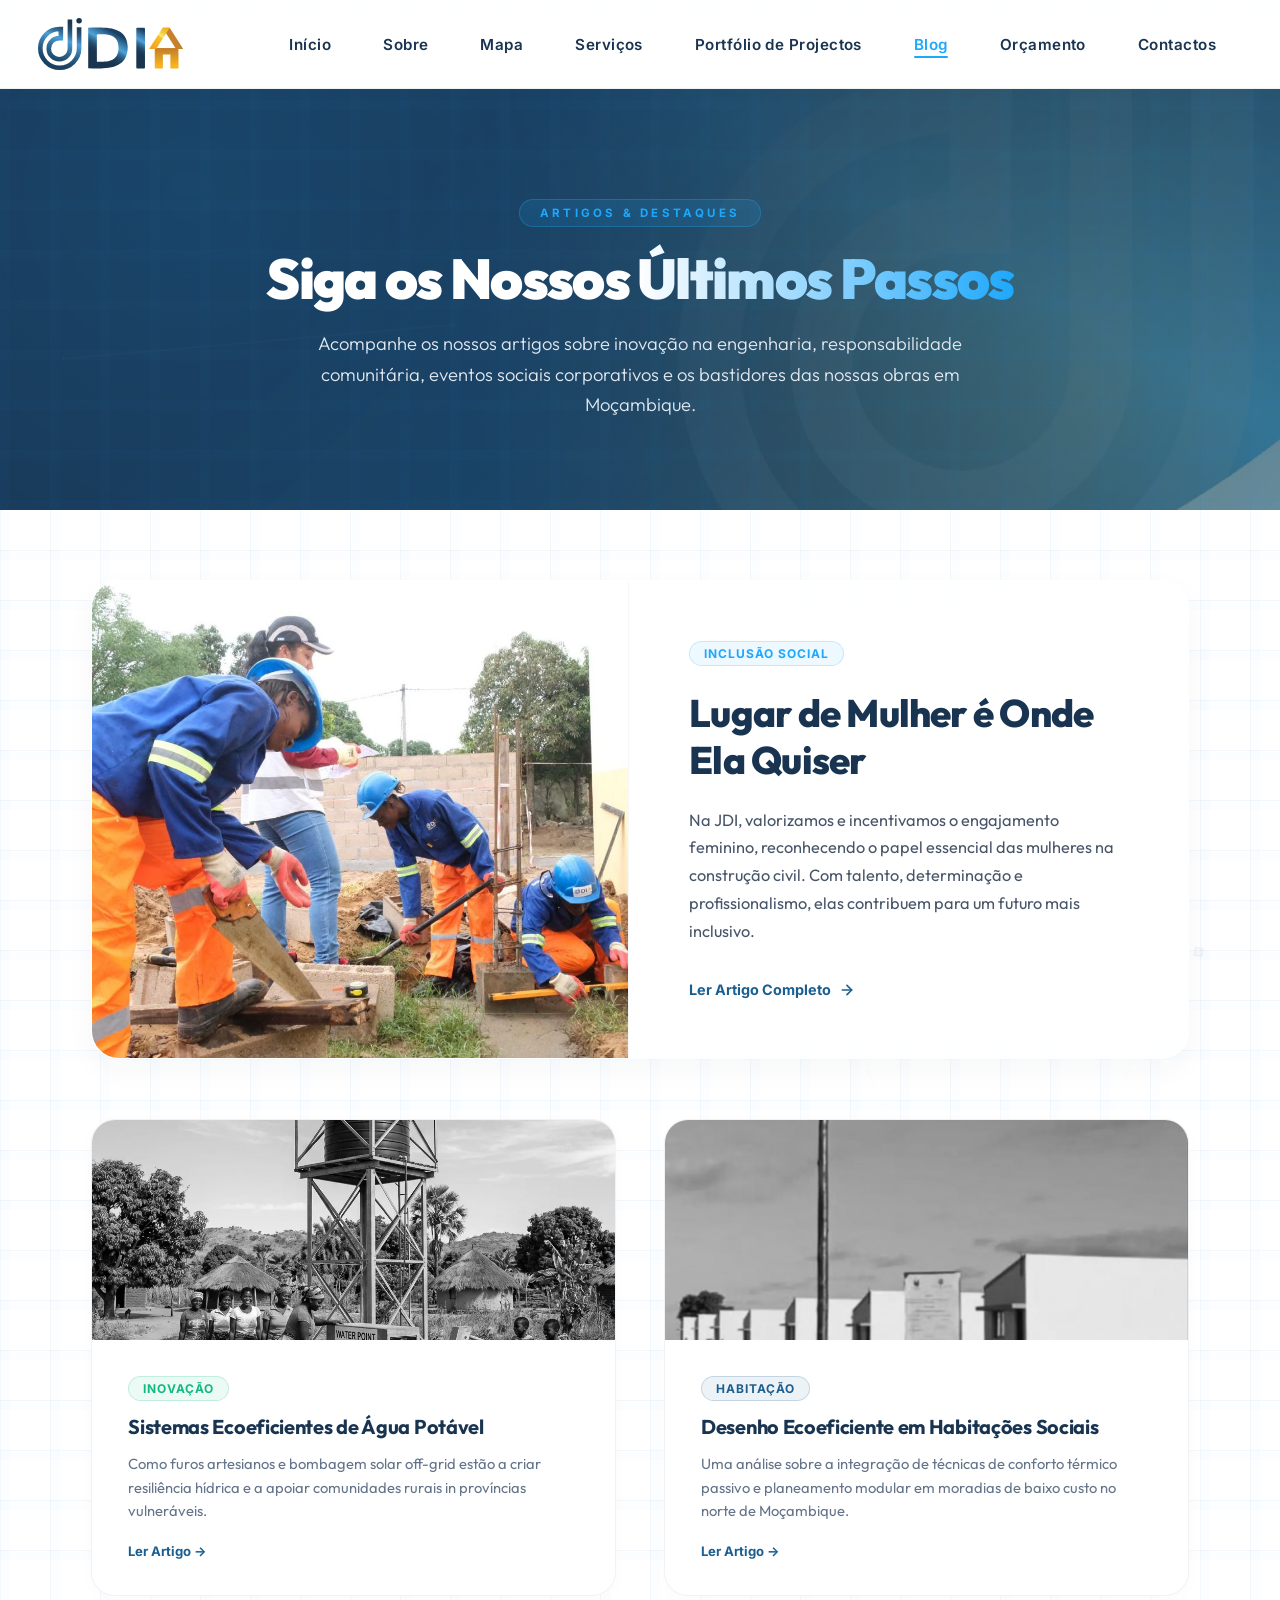
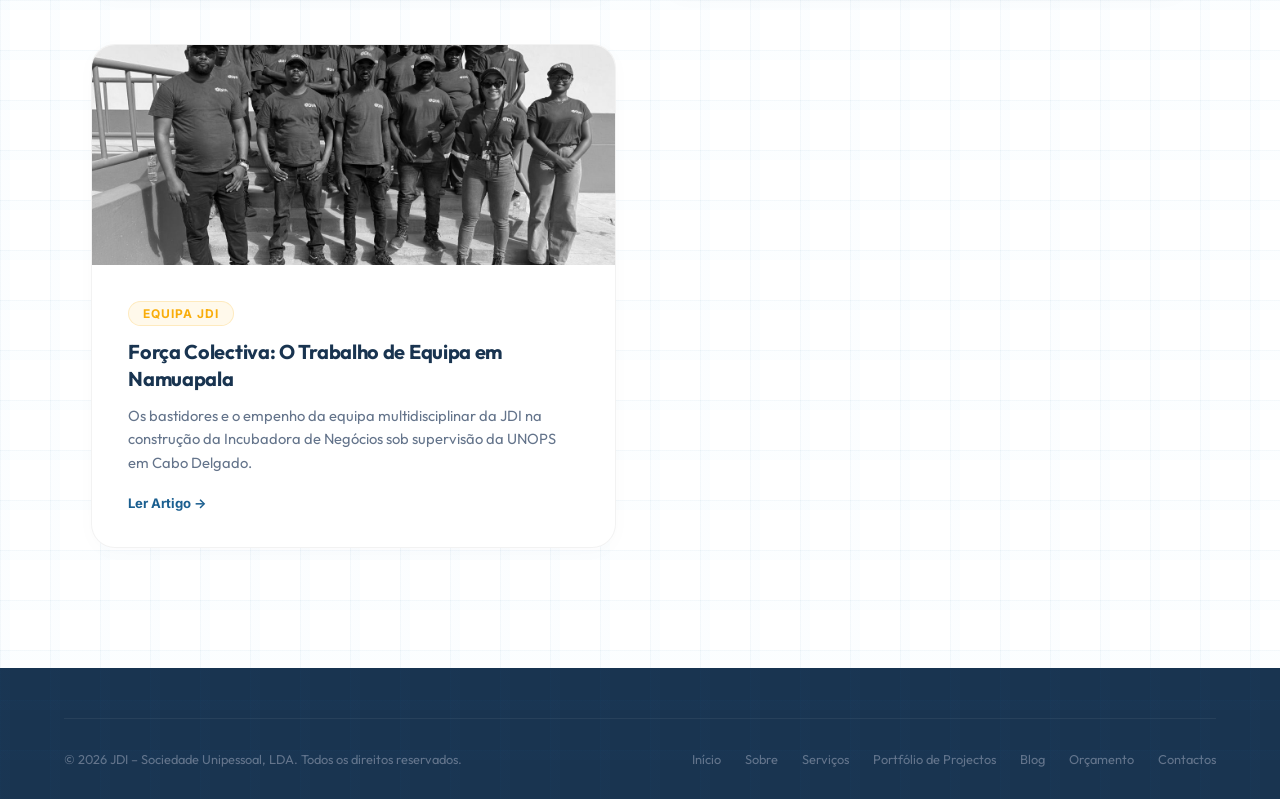
==== commit 7817abd9: "Rename portfolio to projectos and update references and text" ====
--- a/blog.html
+++ b/blog.html
@@ -58,7 +58,7 @@
       <li><a href="index.html#about-us">Sobre</a></li>
       <li><a href="index.html#project-map-section">Mapa</a></li>
       <li><a href="index.html#services">Serviços</a></li>
-      <li><a href="portfolio.html">Portfólio</a></li>
+      <li><a href="projectos.html">Portfólio de Projectos</a></li>
       <li><a href="blog.html" class="active">Blog</a></li>
       <li><a href="orcamento.html">Orçamento</a></li>
       <li><a href="index.html#contacts">Contactos</a></li>
@@ -172,7 +172,7 @@
         <a href="index.html#hero">Início</a>
         <a href="index.html#about-us">Sobre</a>
         <a href="index.html#services">Serviços</a>
-        <a href="portfolio.html">Portfólio</a>
+        <a href="projectos.html">Portfólio de Projectos</a>
         <a href="blog.html">Blog</a>
         <a href="orcamento.html">Orçamento</a>
         <a href="index.html#contacts">Contactos</a>
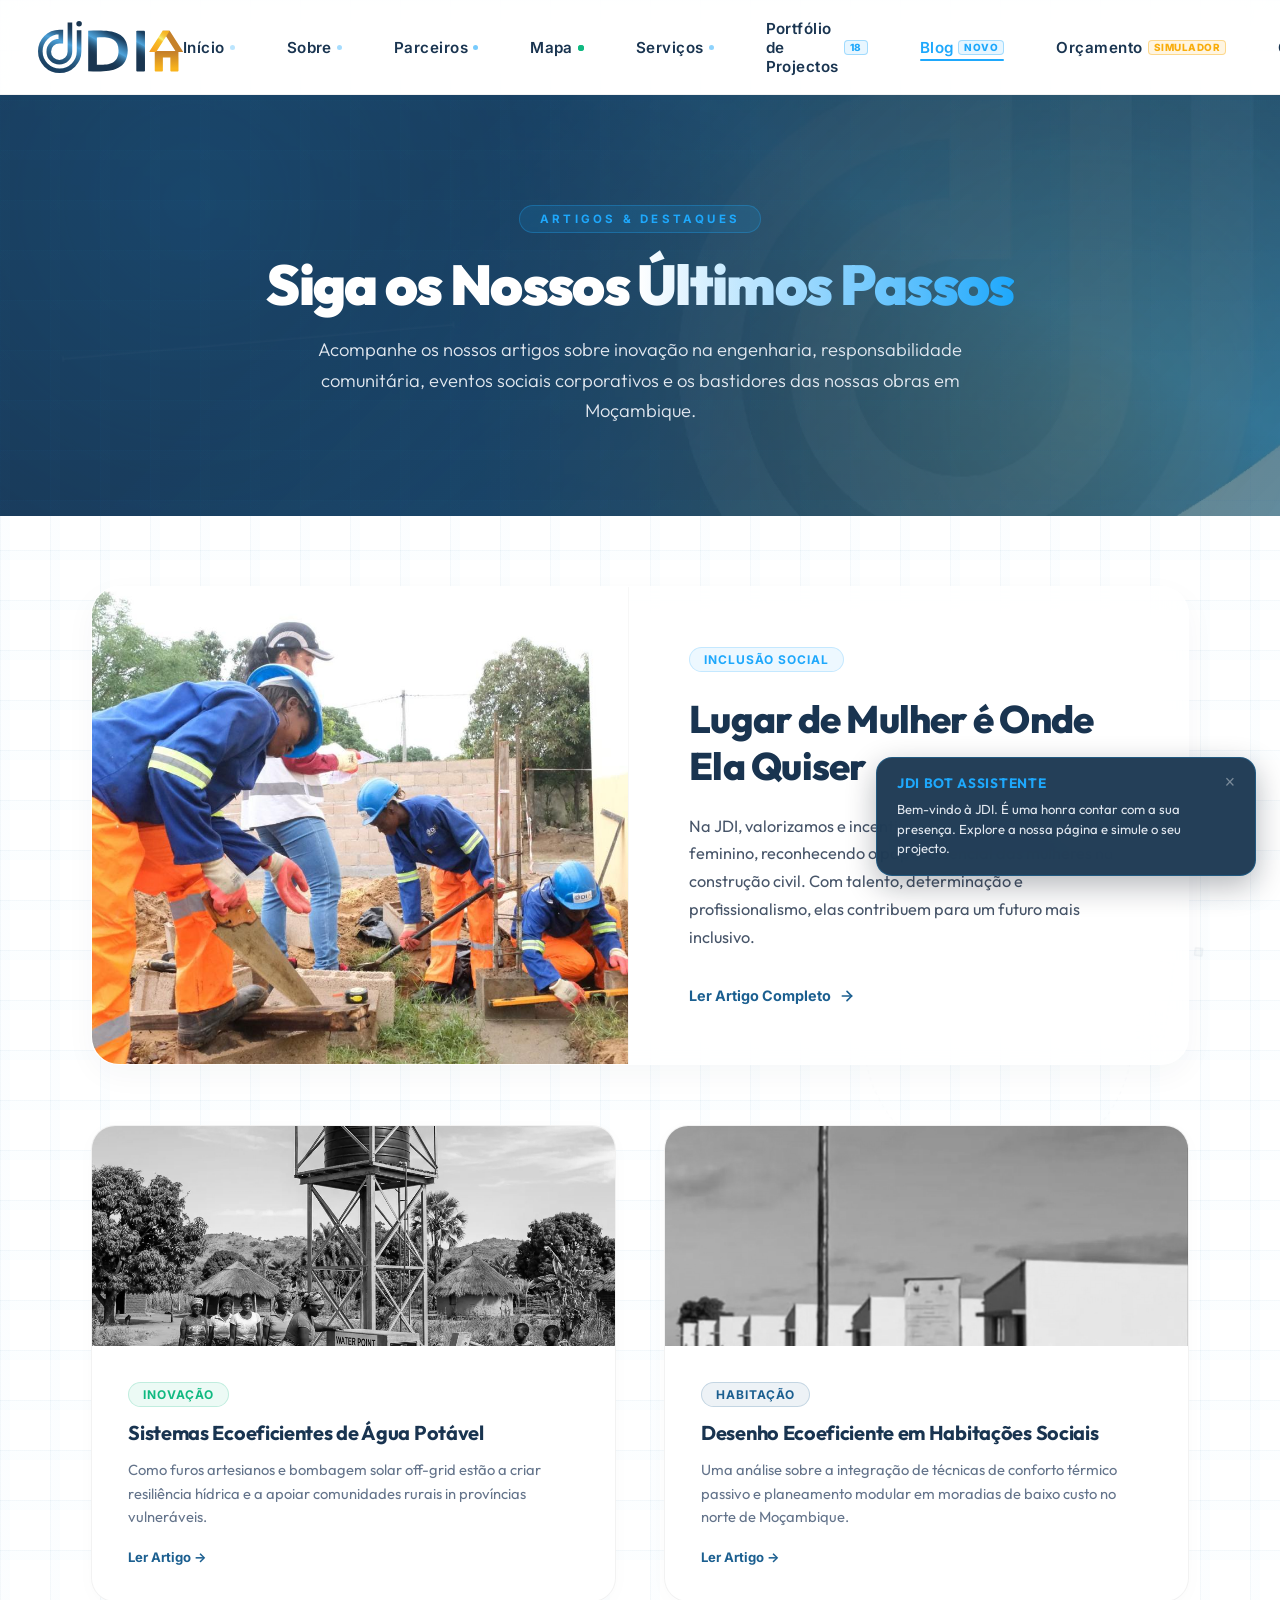
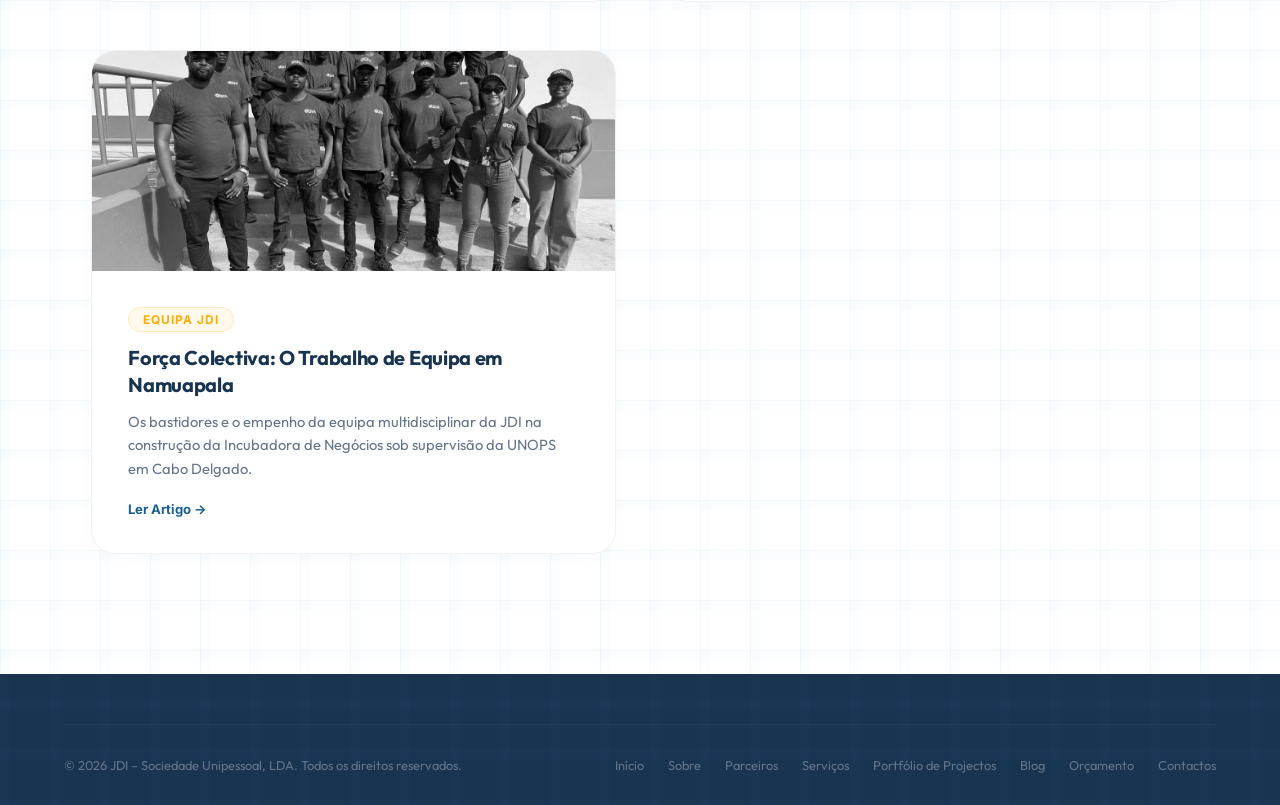
==== commit ad07e4e2: "Implement premium Partners & Clients section on homepage with subpage navigation links" ====
--- a/blog.html
+++ b/blog.html
@@ -56,6 +56,7 @@
     <ul class="nav-links">
       <li><a href="index.html#hero">Início</a></li>
       <li><a href="index.html#about-us">Sobre</a></li>
+      <li><a href="index.html#partners">Parceiros</a></li>
       <li><a href="index.html#project-map-section">Mapa</a></li>
       <li><a href="index.html#services">Serviços</a></li>
       <li><a href="projectos.html">Portfólio de Projectos</a></li>
@@ -171,6 +172,7 @@
       <div class="footer-right">
         <a href="index.html#hero">Início</a>
         <a href="index.html#about-us">Sobre</a>
+        <a href="index.html#partners">Parceiros</a>
         <a href="index.html#services">Serviços</a>
         <a href="projectos.html">Portfólio de Projectos</a>
         <a href="blog.html">Blog</a>
--- a/css/common.css
+++ b/css/common.css
@@ -13,6 +13,10 @@
   --body-font:   'Outfit', sans-serif;
   --success:     #10b981;
   --warning:     #f59e0b;
+}
+
+html {
+  scroll-behavior: smooth;
 }
 
 html, body {
@@ -449,6 +453,10 @@
   height: auto;
   opacity: 0.14; /* very subtle */
   transition: transform 0.5s ease;
+  will-change: transform;
+  backface-visibility: hidden;
+  -webkit-backface-visibility: hidden;
+  transform: translate3d(0, 0, 0);
 }
 
 /* Floating positions */
@@ -690,3 +698,231 @@
     right: 12px;
   }
 }
+
+/* ─── JDI Living Bot Ambient States ───────────────────────────────── */
+body {
+  transition: filter 1.2s ease;
+}
+
+/* Lonely / Dormant State */
+body.jdi-lonely-mode {
+  filter: grayscale(18%) brightness(95%);
+}
+
+body.jdi-lonely-mode .architectural-bg .blueprint-truss {
+  animation: drawBlueprint 60s linear forwards infinite !important;
+}
+body.jdi-lonely-mode .architectural-bg .blueprint-dash {
+  animation: drawBlueprintDash 80s linear forwards infinite !important;
+}
+
+/* Bottom-Right Pulsing Bot Status */
+.jdi-bot-status {
+  position: fixed;
+  bottom: 16px;
+  right: 16px;
+  background: rgba(10, 15, 29, 0.85);
+  backdrop-filter: blur(8px);
+  -webkit-backdrop-filter: blur(8px);
+  border: 1px solid rgba(255, 255, 255, 0.08);
+  padding: 8px 14px;
+  border-radius: 20px;
+  display: flex;
+  align-items: center;
+  gap: 8px;
+  box-shadow: 0 4px 16px rgba(10, 15, 29, 0.15);
+  z-index: 999;
+  opacity: 0;
+  pointer-events: none;
+  transform: translateY(10px);
+  transition: all 0.5s cubic-bezier(0.16, 1, 0.3, 1);
+}
+
+.jdi-bot-status.visible {
+  opacity: 1;
+  pointer-events: auto;
+  transform: translateY(0);
+}
+
+.jdi-bot-status-dot {
+  width: 8px;
+  height: 8px;
+  border-radius: 50%;
+  background: #a0aec0;
+  animation: jdiBotPulse 2s infinite;
+}
+
+.jdi-bot-status-text {
+  font-family: var(--nav-font);
+  font-size: 0.72rem;
+  color: #a0aec0;
+  font-weight: 500;
+  letter-spacing: 0.02em;
+}
+
+@keyframes jdiBotPulse {
+  0% { transform: scale(0.95); box-shadow: 0 0 0 0 rgba(160, 174, 192, 0.4); }
+  70% { transform: scale(1); box-shadow: 0 0 0 6px rgba(160, 174, 192, 0); }
+  100% { transform: scale(0.95); box-shadow: 0 0 0 0 rgba(160, 174, 192, 0); }
+}
+
+/* Executive Welcoming Toast */
+.jdi-bot-toast {
+  position: fixed;
+  bottom: 24px;
+  right: 24px;
+  width: min(380px, 90vw);
+  background: rgba(25, 53, 80, 0.95);
+  backdrop-filter: saturate(180%) blur(16px);
+  -webkit-backdrop-filter: saturate(180%) blur(16px);
+  border: 1px solid rgba(30, 168, 252, 0.25);
+  padding: 16px 20px;
+  border-radius: 16px;
+  box-shadow: 0 10px 30px rgba(10, 15, 29, 0.3);
+  z-index: 1001;
+  transform: translateX(120%);
+  transition: transform 0.6s cubic-bezier(0.16, 1, 0.3, 1);
+  display: flex;
+  flex-direction: column;
+  gap: 8px;
+}
+
+.jdi-bot-toast.visible {
+  transform: translateX(0);
+}
+
+.jdi-bot-toast-header {
+  display: flex;
+  justify-content: space-between;
+  align-items: center;
+}
+
+.jdi-bot-toast-title {
+  font-family: var(--body-font);
+  font-size: 0.85rem;
+  font-weight: 700;
+  color: #1ea8fc;
+  letter-spacing: 0.05em;
+  text-transform: uppercase;
+}
+
+.jdi-bot-toast-close {
+  background: transparent;
+  border: none;
+  color: rgba(255, 255, 255, 0.4);
+  font-size: 1.1rem;
+  cursor: pointer;
+  line-height: 1;
+  transition: color 0.2s;
+}
+
+.jdi-bot-toast-close:hover {
+  color: #ffffff;
+}
+
+.jdi-bot-toast-body {
+  font-family: var(--body-font);
+  font-size: 0.82rem;
+  color: #e2e8f0;
+  line-height: 1.5;
+  font-weight: 400;
+}
+
+/* ─── Navbar Guide Indicatives ───────────────────────────────────── */
+.nav-links a {
+  position: relative;
+  display: inline-flex;
+  align-items: center;
+  gap: 5px;
+}
+
+.nav-indicator-dot {
+  width: 5px;
+  height: 5px;
+  border-radius: 50%;
+  background: var(--jdi-cyan);
+  display: inline-block;
+  opacity: 0.8;
+}
+
+.nav-indicator-pulse {
+  width: 6px;
+  height: 6px;
+  border-radius: 50%;
+  background: #10b981;
+  display: inline-block;
+  position: relative;
+}
+
+.nav-indicator-pulse::after {
+  content: '';
+  position: absolute;
+  top: 0; left: 0;
+  width: 100%; height: 100%;
+  border-radius: 50%;
+  background: #10b981;
+  animation: navPulse 1.8s infinite;
+}
+
+@keyframes navPulse {
+  0% { transform: scale(1); opacity: 1; }
+  100% { transform: scale(2.8); opacity: 0; }
+}
+
+.nav-indicator-badge {
+  font-size: 0.62rem;
+  font-weight: 800;
+  padding: 1px 5px;
+  border-radius: 4px;
+  text-transform: uppercase;
+  letter-spacing: 0.05em;
+  line-height: 1.2;
+}
+
+.nav-indicator-badge.gold {
+  background: rgba(249, 173, 10, 0.12);
+  border: 1px solid rgba(249, 173, 10, 0.4);
+  color: #f9ad0a;
+  animation: goldPulse 2s infinite;
+}
+
+.nav-indicator-badge.blue {
+  background: rgba(30, 168, 252, 0.1);
+  border: 1px solid rgba(30, 168, 252, 0.35);
+  color: #1ea8fc;
+}
+
+.nav-indicator-badge.gray {
+  background: rgba(148, 163, 184, 0.1);
+  border: 1px solid rgba(148, 163, 184, 0.3);
+  color: #94a3b8;
+}
+
+@keyframes goldPulse {
+  0% { transform: scale(1); box-shadow: 0 0 0 0 rgba(249, 173, 10, 0.2); }
+  50% { transform: scale(1.02); box-shadow: 0 0 0 4px rgba(249, 173, 10, 0); }
+  100% { transform: scale(1); box-shadow: 0 0 0 0 rgba(249, 173, 10, 0); }
+}
+
+/* ─── Crimson Real-Time Dashboard Helpers ────────────────────────── */
+.telemetry-card {
+  background: rgba(20, 10, 10, 0.35);
+  border: 1px solid rgba(239, 68, 68, 0.12);
+  border-radius: 12px;
+  padding: 16px;
+  transition: all 0.3s;
+}
+
+.telemetry-card:hover {
+  border-color: rgba(239, 68, 68, 0.25);
+  background: rgba(20, 10, 10, 0.45);
+}
+
+.telemetry-sparkline {
+  width: 100%;
+  height: 48px;
+  stroke: #ef4444;
+  stroke-width: 1.5px;
+  fill: url(#red-gradient);
+}
+
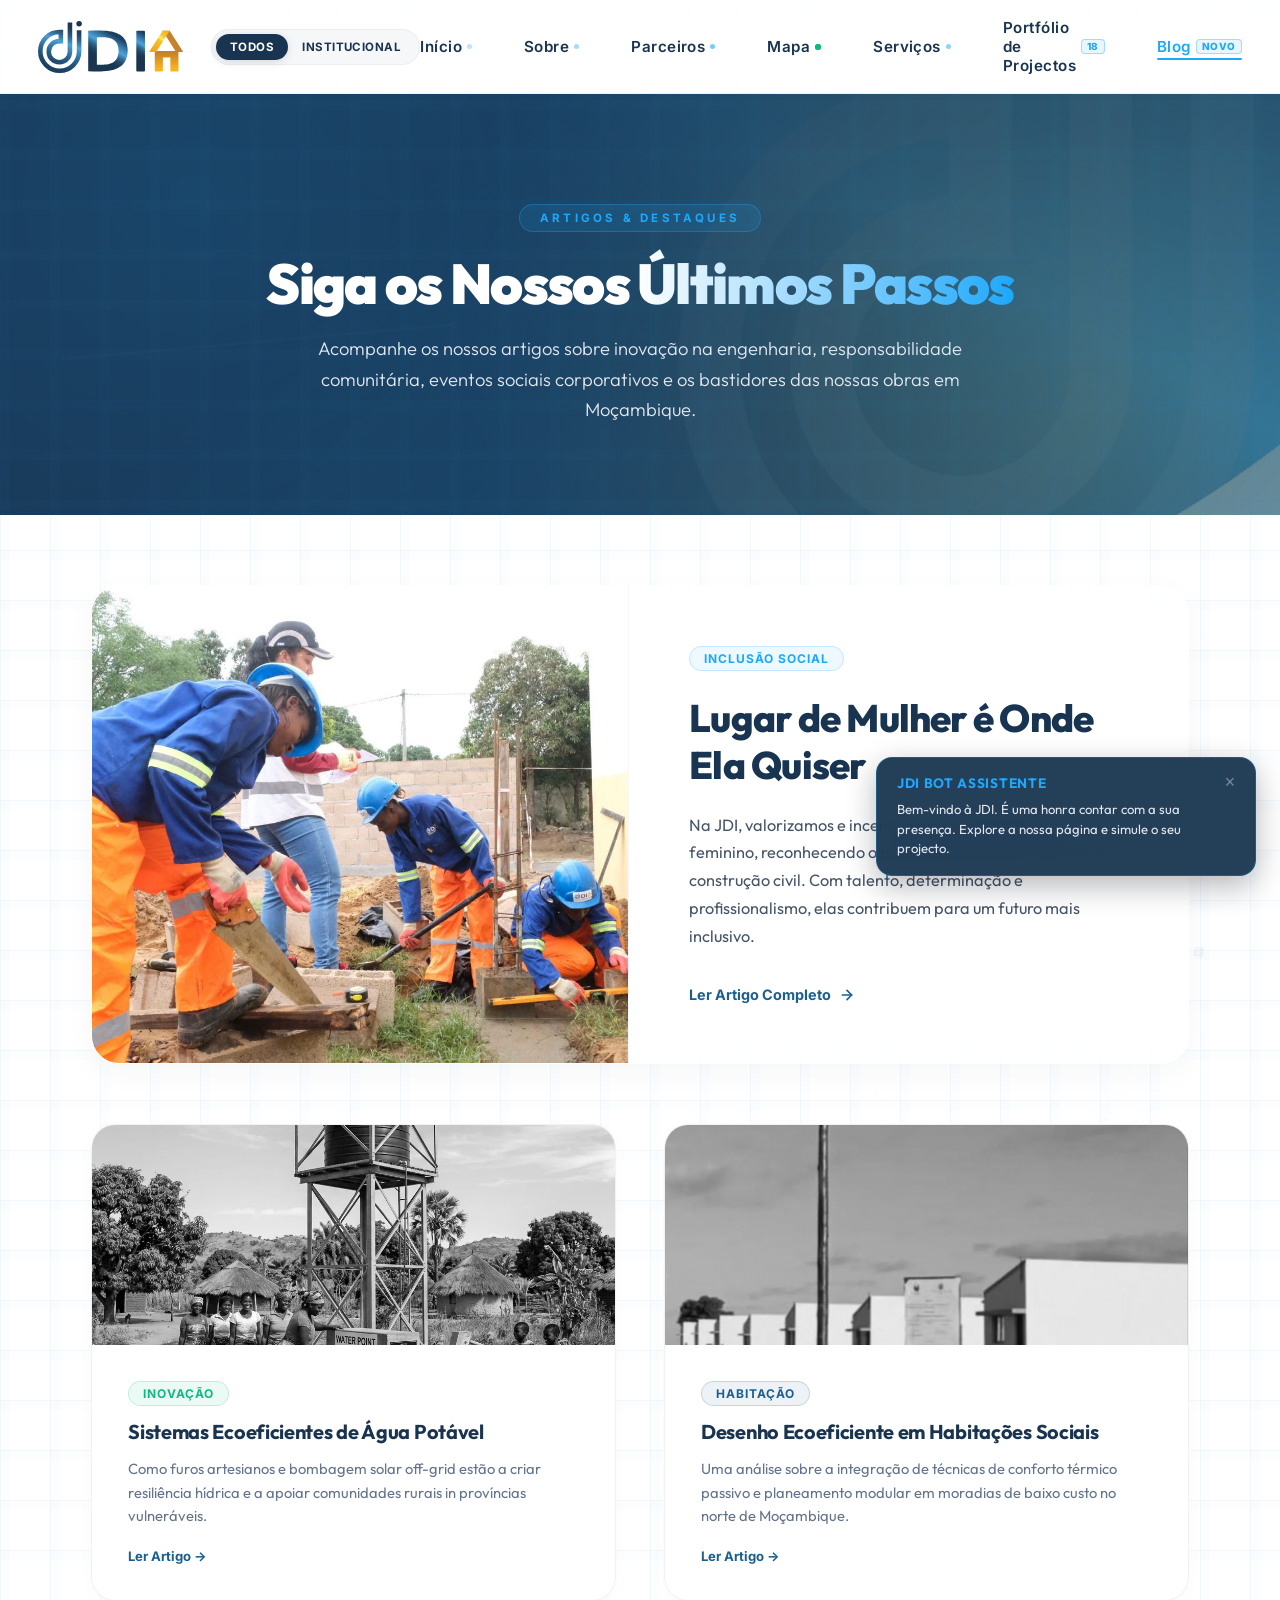
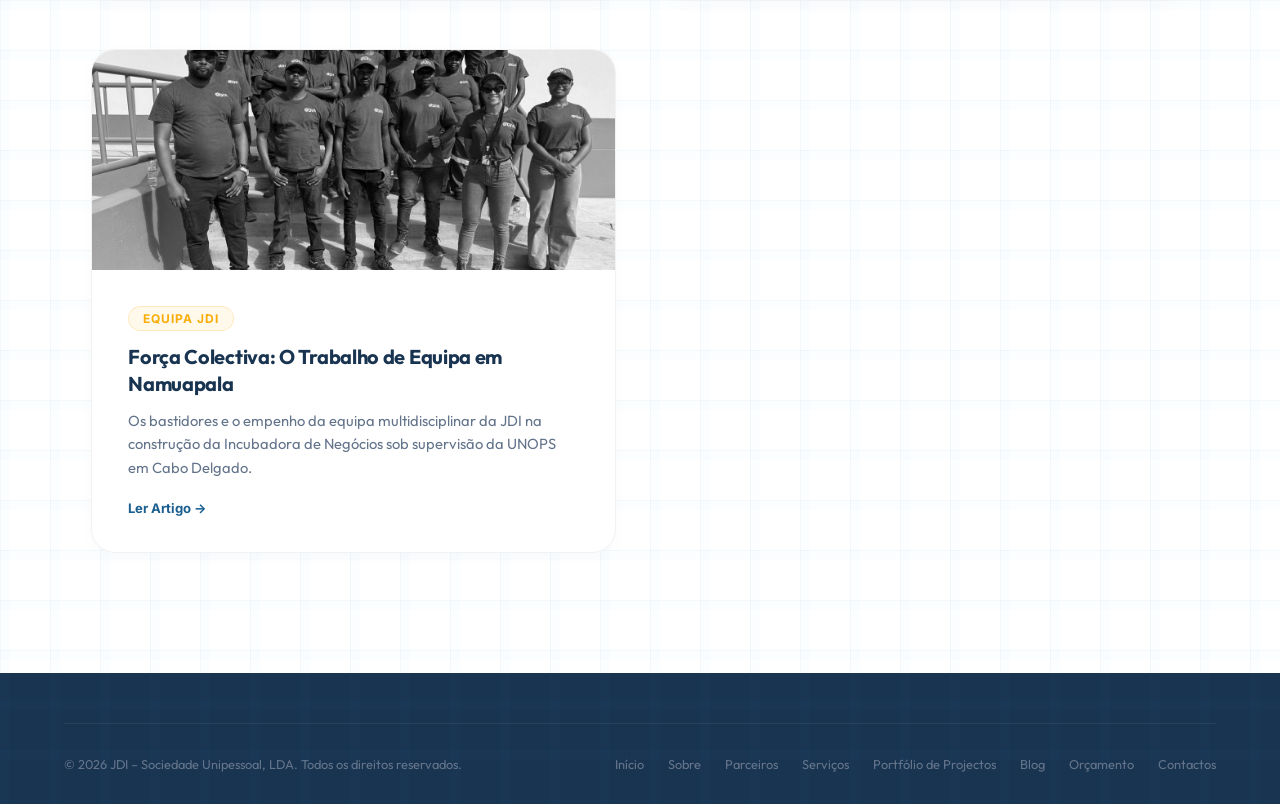
==== commit cdac7df9: "Add interactive navbar filtering for Institutional sections (Sobre, Parceiros, Mapa) from Hero butto" ====
--- a/blog.html
+++ b/blog.html
@@ -53,11 +53,16 @@
       <img src="Assets/Jdi-promo.svg?v=5" alt="JDI Sociedade Unipessoal, LDA Logo" />
     </a>
 
-    <ul class="nav-links">
-      <li><a href="index.html#hero">Início</a></li>
-      <li><a href="index.html#about-us">Sobre</a></li>
-      <li><a href="index.html#partners">Parceiros</a></li>
-      <li><a href="index.html#project-map-section">Mapa</a></li>
+    <div class="nav-filter-container">
+      <button class="nav-filter-btn active" id="nav-filter-all-btn" onclick="setNavbarFilter('all')">Todos</button>
+      <button class="nav-filter-btn" id="nav-filter-inst-btn" onclick="setNavbarFilter('inst')">Institucional</button>
+    </div>
+
+    <ul class="nav-links" id="nav-links-menu">
+      <li class="institutional-item"><a href="index.html#hero">Início</a></li>
+      <li class="institutional-item"><a href="index.html#about-us">Sobre</a></li>
+      <li class="institutional-item"><a href="index.html#partners">Parceiros</a></li>
+      <li class="institutional-item"><a href="index.html#project-map-section">Mapa</a></li>
       <li><a href="index.html#services">Serviços</a></li>
       <li><a href="projectos.html">Portfólio de Projectos</a></li>
       <li><a href="blog.html" class="active">Blog</a></li>
--- a/css/common.css
+++ b/css/common.css
@@ -926,3 +926,83 @@
   fill: url(#red-gradient);
 }
 
+/* ─── Navbar Filter Controls ────────────────────────────────────── */
+.nav-filter-container {
+  display: flex;
+  align-items: center;
+  background: rgba(25, 52, 80, 0.04);
+  padding: 4px;
+  border-radius: 30px;
+  border: 1px solid rgba(25, 52, 80, 0.05);
+  margin-right: auto;
+  margin-left: 28px;
+  transition: all 0.3s ease;
+}
+
+.nav-filter-btn {
+  font-family: var(--nav-font);
+  font-size: 0.72rem;
+  font-weight: 700;
+  color: var(--jdi-navy);
+  border: none;
+  background: transparent;
+  padding: 6px 14px;
+  border-radius: 20px;
+  cursor: pointer;
+  transition: all 0.3s cubic-bezier(0.16, 1, 0.3, 1);
+  outline: none;
+  letter-spacing: 0.04em;
+  text-transform: uppercase;
+}
+
+.nav-filter-btn.active {
+  background: var(--jdi-navy);
+  color: #ffffff;
+  box-shadow: 0 2px 8px rgba(25, 52, 80, 0.15);
+}
+
+/* Navbar filtering animation classes */
+.nav-links li {
+  transition: all 0.35s cubic-bezier(0.16, 1, 0.3, 1);
+  opacity: 1;
+  visibility: visible;
+  width: auto;
+  transform: scale(1);
+  transform-origin: center left;
+  display: inline-flex;
+}
+
+.nav-links.filtered-institutional li:not(.institutional-item) {
+  opacity: 0;
+  visibility: hidden;
+  width: 0;
+  padding: 0;
+  margin: 0;
+  overflow: hidden;
+  transform: scale(0.8);
+  pointer-events: none;
+  margin-left: -52px; /* negates the gap between links */
+}
+
+/* Adjust gap when filtered to look centered/clean */
+.nav-links.filtered-institutional {
+  gap: 32px;
+}
+
+/* Responsive adjustment for nav filters */
+@media (max-width: 1024px) {
+  .nav-filter-container {
+    margin-left: 12px;
+    padding: 2px;
+  }
+  .nav-filter-btn {
+    padding: 4px 10px;
+    font-size: 0.68rem;
+  }
+}
+@media (max-width: 768px) {
+  .nav-filter-container {
+    display: none; /* hidden on small screen where nav links fold or are hidden */
+  }
+}
+
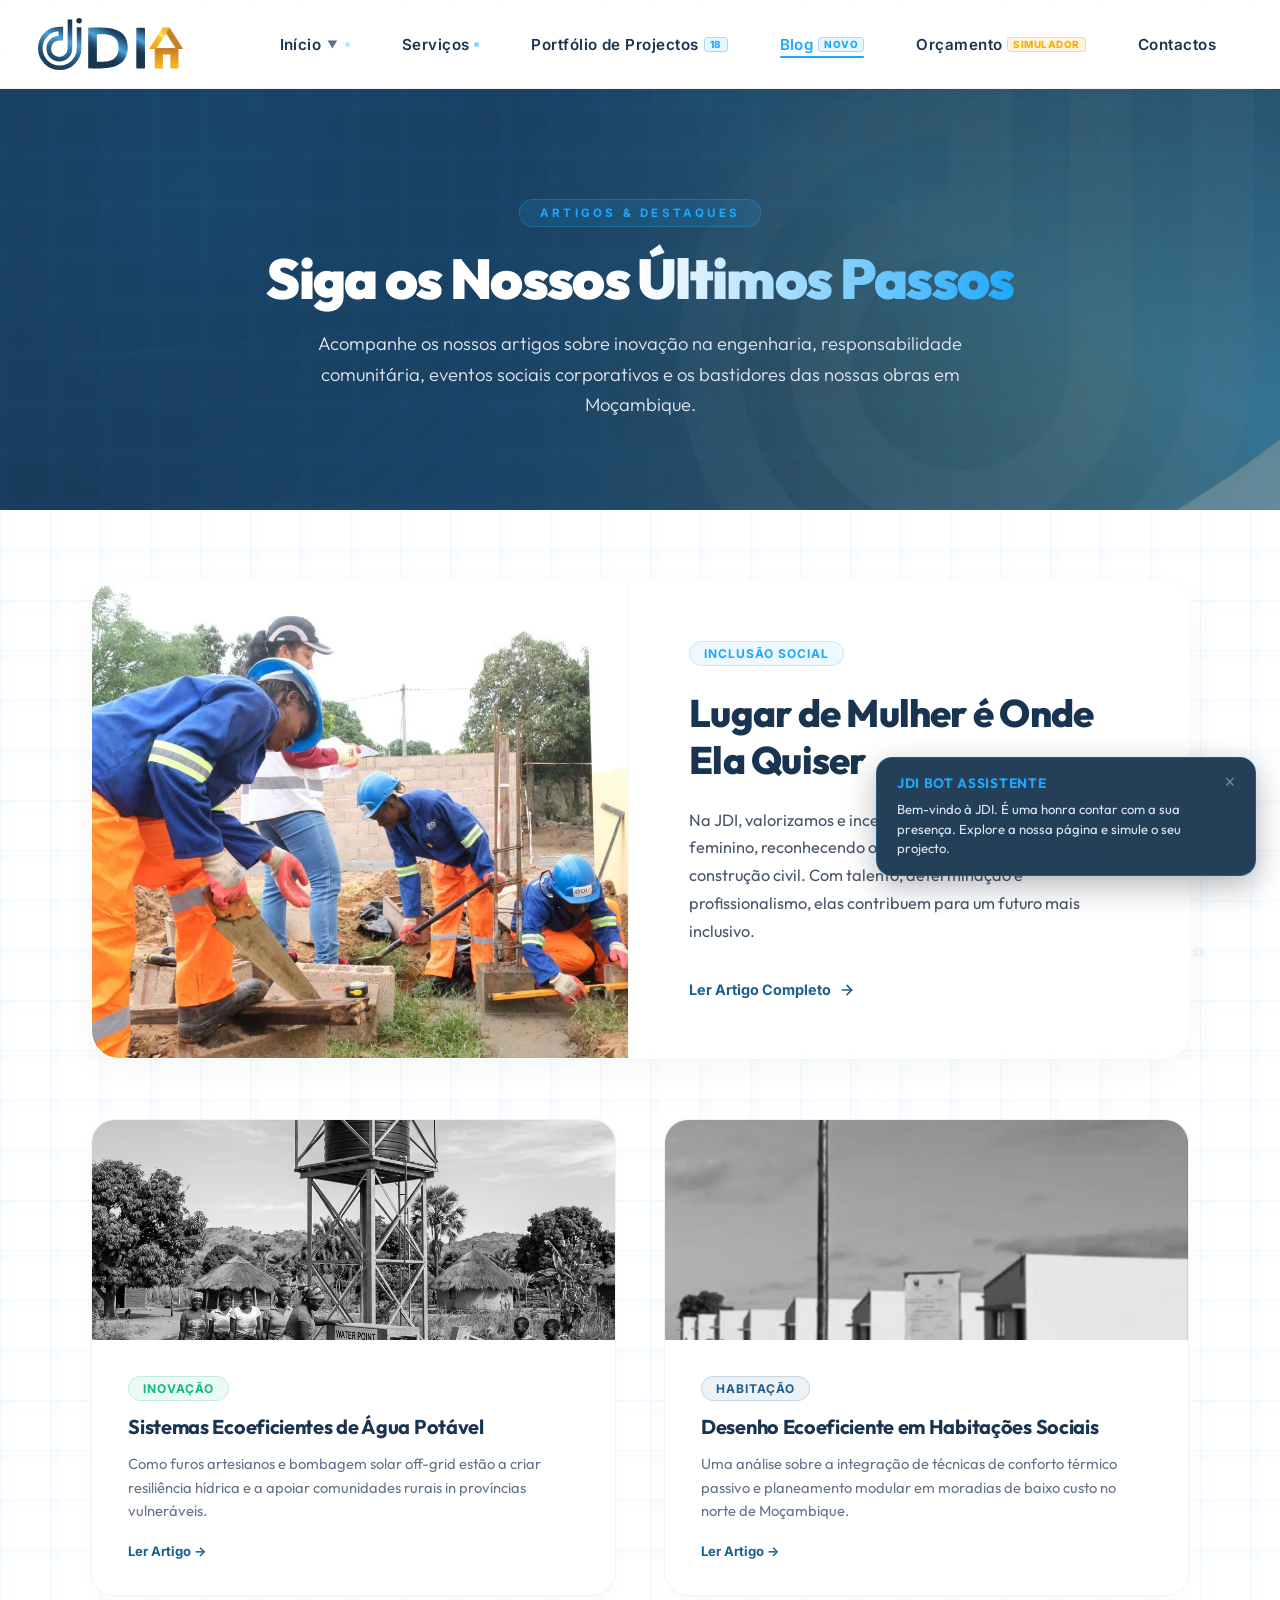
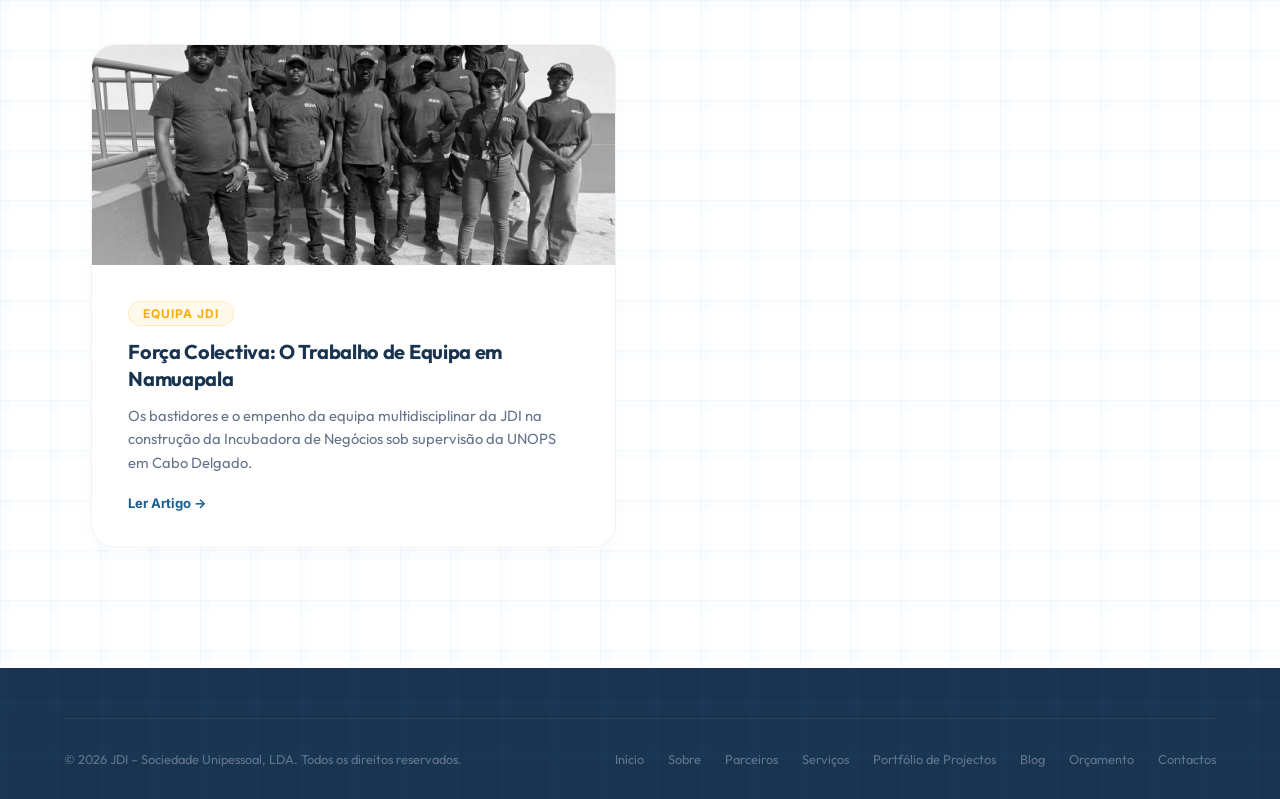
==== commit 836b9355: "Group index sections (Sobre, Parceiros, Mapa) under Início dropdown menu in navbar, removing previou" ====
--- a/blog.html
+++ b/blog.html
@@ -53,16 +53,15 @@
       <img src="Assets/Jdi-promo.svg?v=5" alt="JDI Sociedade Unipessoal, LDA Logo" />
     </a>
 
-    <div class="nav-filter-container">
-      <button class="nav-filter-btn active" id="nav-filter-all-btn" onclick="setNavbarFilter('all')">Todos</button>
-      <button class="nav-filter-btn" id="nav-filter-inst-btn" onclick="setNavbarFilter('inst')">Institucional</button>
-    </div>
-
     <ul class="nav-links" id="nav-links-menu">
-      <li class="institutional-item"><a href="index.html#hero">Início</a></li>
-      <li class="institutional-item"><a href="index.html#about-us">Sobre</a></li>
-      <li class="institutional-item"><a href="index.html#partners">Parceiros</a></li>
-      <li class="institutional-item"><a href="index.html#project-map-section">Mapa</a></li>
+      <li class="nav-dropdown">
+        <a href="index.html#hero" class="dropdown-toggle">Início <span class="dropdown-arrow">▼</span></a>
+        <ul class="dropdown-menu">
+          <li><a href="index.html#about-us">Sobre Nós</a></li>
+          <li><a href="index.html#partners">Parceiros</a></li>
+          <li><a href="index.html#project-map-section">Mapa de Obras</a></li>
+        </ul>
+      </li>
       <li><a href="index.html#services">Serviços</a></li>
       <li><a href="projectos.html">Portfólio de Projectos</a></li>
       <li><a href="blog.html" class="active">Blog</a></li>
--- a/css/common.css
+++ b/css/common.css
@@ -926,83 +926,96 @@
   fill: url(#red-gradient);
 }
 
-/* ─── Navbar Filter Controls ────────────────────────────────────── */
-.nav-filter-container {
-  display: flex;
-  align-items: center;
-  background: rgba(25, 52, 80, 0.04);
-  padding: 4px;
-  border-radius: 30px;
-  border: 1px solid rgba(25, 52, 80, 0.05);
-  margin-right: auto;
-  margin-left: 28px;
-  transition: all 0.3s ease;
-}
-
-.nav-filter-btn {
-  font-family: var(--nav-font);
-  font-size: 0.72rem;
-  font-weight: 700;
-  color: var(--jdi-navy);
-  border: none;
-  background: transparent;
-  padding: 6px 14px;
-  border-radius: 20px;
-  cursor: pointer;
+/* ─── Dropdown Menu Styles ──────────────────────────────────────── */
+.nav-dropdown {
+  position: relative;
+  display: inline-flex;
+  align-items: center;
+}
+
+.dropdown-toggle {
+  display: inline-flex;
+  align-items: center;
+  gap: 6px !important;
+}
+
+.dropdown-arrow {
+  font-size: 0.65rem;
+  transition: transform 0.3s ease;
+  opacity: 0.7;
+}
+
+.nav-dropdown:hover .dropdown-arrow {
+  transform: rotate(180deg);
+}
+
+.dropdown-menu {
+  position: absolute;
+  top: 100%;
+  left: 50%;
+  transform: translateX(-50%) translateY(10px);
+  background: rgba(255, 255, 255, 0.96);
+  backdrop-filter: blur(20px);
+  -webkit-backdrop-filter: blur(20px);
+  border: 1px solid rgba(25, 52, 80, 0.08);
+  border-radius: 12px;
+  box-shadow: 0 10px 30px rgba(25, 52, 80, 0.08);
+  padding: 8px 0;
+  min-width: 190px;
+  list-style: none;
+  display: flex;
+  flex-direction: column;
+  gap: 2px;
+  opacity: 0;
+  visibility: hidden;
   transition: all 0.3s cubic-bezier(0.16, 1, 0.3, 1);
-  outline: none;
-  letter-spacing: 0.04em;
-  text-transform: uppercase;
-}
-
-.nav-filter-btn.active {
-  background: var(--jdi-navy);
-  color: #ffffff;
-  box-shadow: 0 2px 8px rgba(25, 52, 80, 0.15);
-}
-
-/* Navbar filtering animation classes */
-.nav-links li {
-  transition: all 0.35s cubic-bezier(0.16, 1, 0.3, 1);
+  z-index: 1010;
+}
+
+.nav-dropdown:hover .dropdown-menu,
+.dropdown-menu:hover {
   opacity: 1;
   visibility: visible;
-  width: auto;
-  transform: scale(1);
-  transform-origin: center left;
-  display: inline-flex;
-}
-
-.nav-links.filtered-institutional li:not(.institutional-item) {
-  opacity: 0;
-  visibility: hidden;
-  width: 0;
-  padding: 0;
-  margin: 0;
-  overflow: hidden;
-  transform: scale(0.8);
-  pointer-events: none;
-  margin-left: -52px; /* negates the gap between links */
-}
-
-/* Adjust gap when filtered to look centered/clean */
-.nav-links.filtered-institutional {
-  gap: 32px;
-}
-
-/* Responsive adjustment for nav filters */
-@media (max-width: 1024px) {
-  .nav-filter-container {
-    margin-left: 12px;
-    padding: 2px;
+  transform: translateX(-50%) translateY(2px);
+}
+
+.dropdown-menu li {
+  padding: 0 !important;
+  margin: 0 !important;
+  display: block !important;
+  width: 100% !important;
+}
+
+.dropdown-menu a {
+  display: block !important;
+  padding: 10px 20px !important;
+  color: var(--jdi-navy) !important;
+  font-size: 0.88rem !important;
+  font-weight: 600 !important;
+  width: 100% !important;
+  transition: all 0.25s ease !important;
+  border-radius: 0;
+  text-align: left;
+}
+
+.dropdown-menu a::after {
+  display: none !important; /* remove underline for dropdown items */
+}
+
+.dropdown-menu a:hover {
+  background: rgba(27, 95, 144, 0.05);
+  color: var(--jdi-cyan) !important;
+  padding-left: 24px !important;
+}
+
+/* Adjust dropdown position and spacing on mobile */
+@media (max-width: 768px) {
+  .dropdown-menu {
+    min-width: 160px;
   }
-  .nav-filter-btn {
-    padding: 4px 10px;
-    font-size: 0.68rem;
+  .dropdown-menu a {
+    padding: 8px 16px !important;
+    font-size: 0.82rem !important;
   }
 }
-@media (max-width: 768px) {
-  .nav-filter-container {
-    display: none; /* hidden on small screen where nav links fold or are hidden */
-  }
-}
-
+
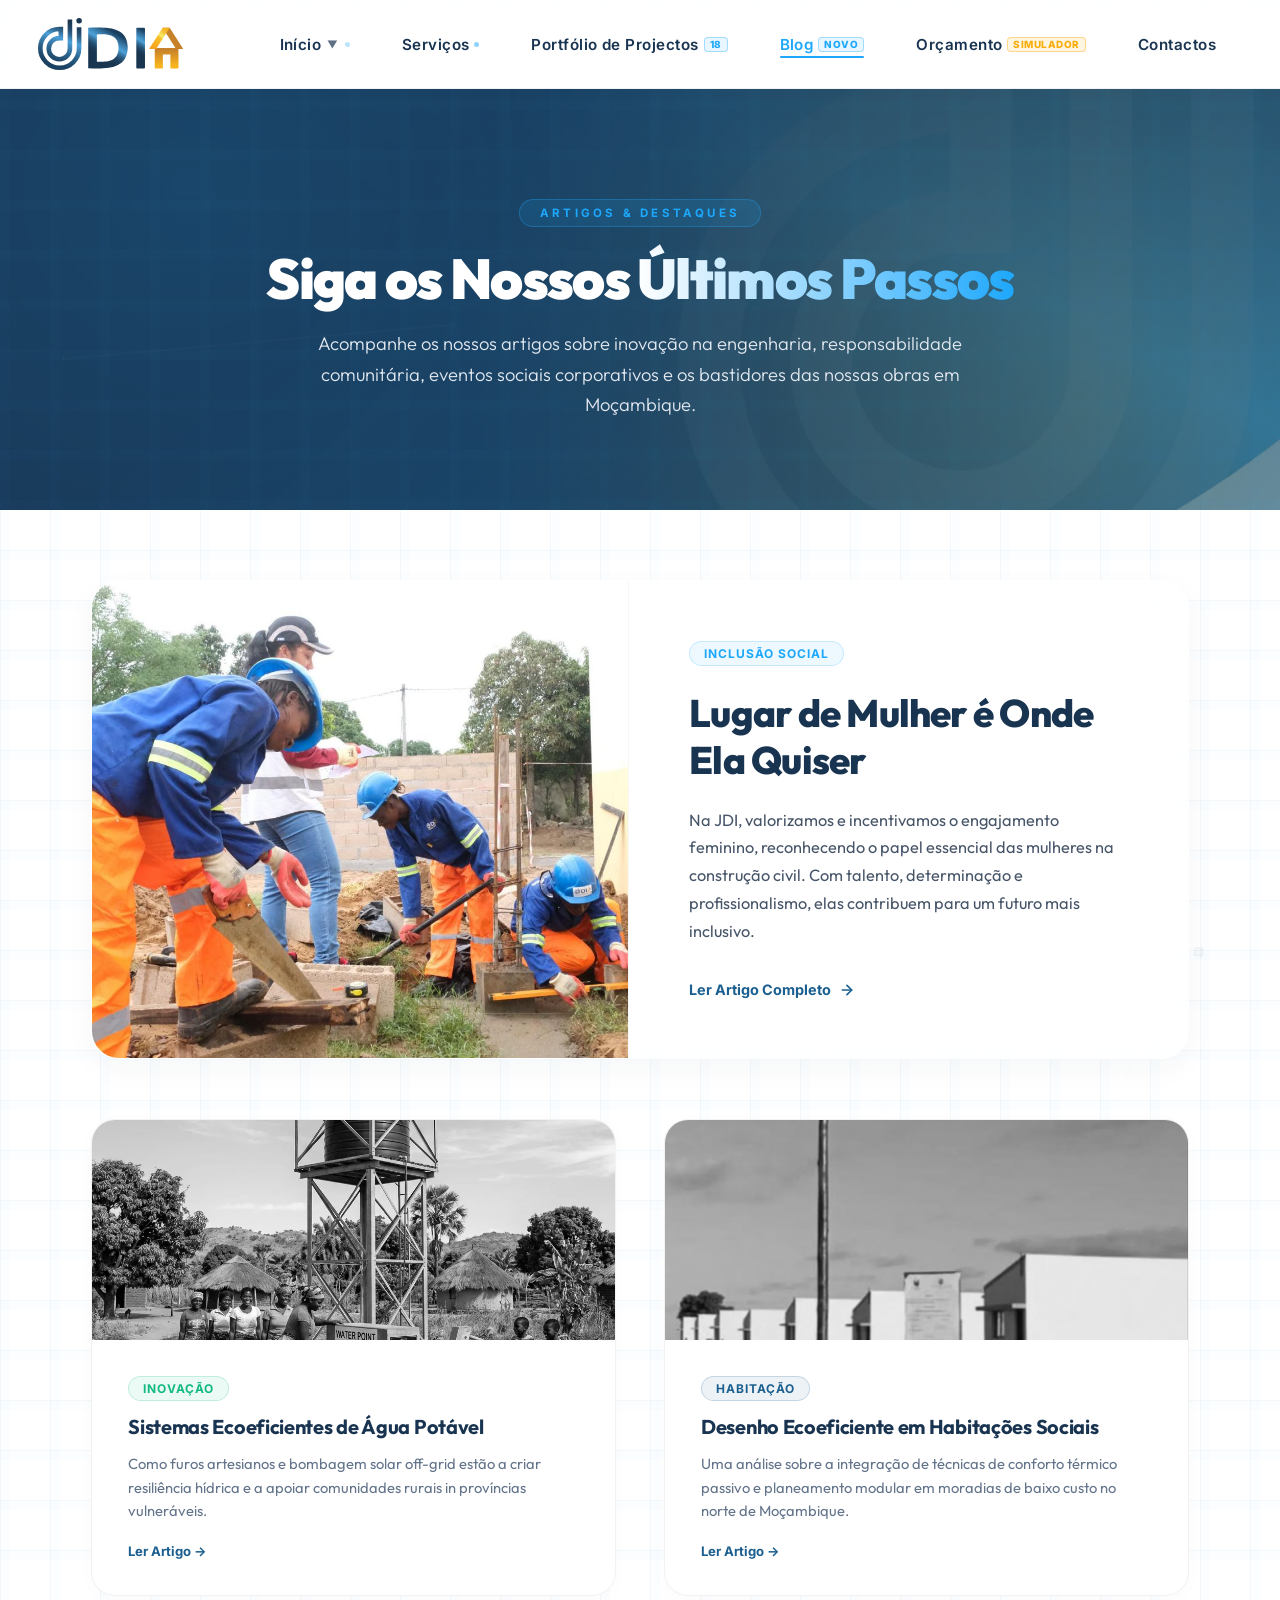
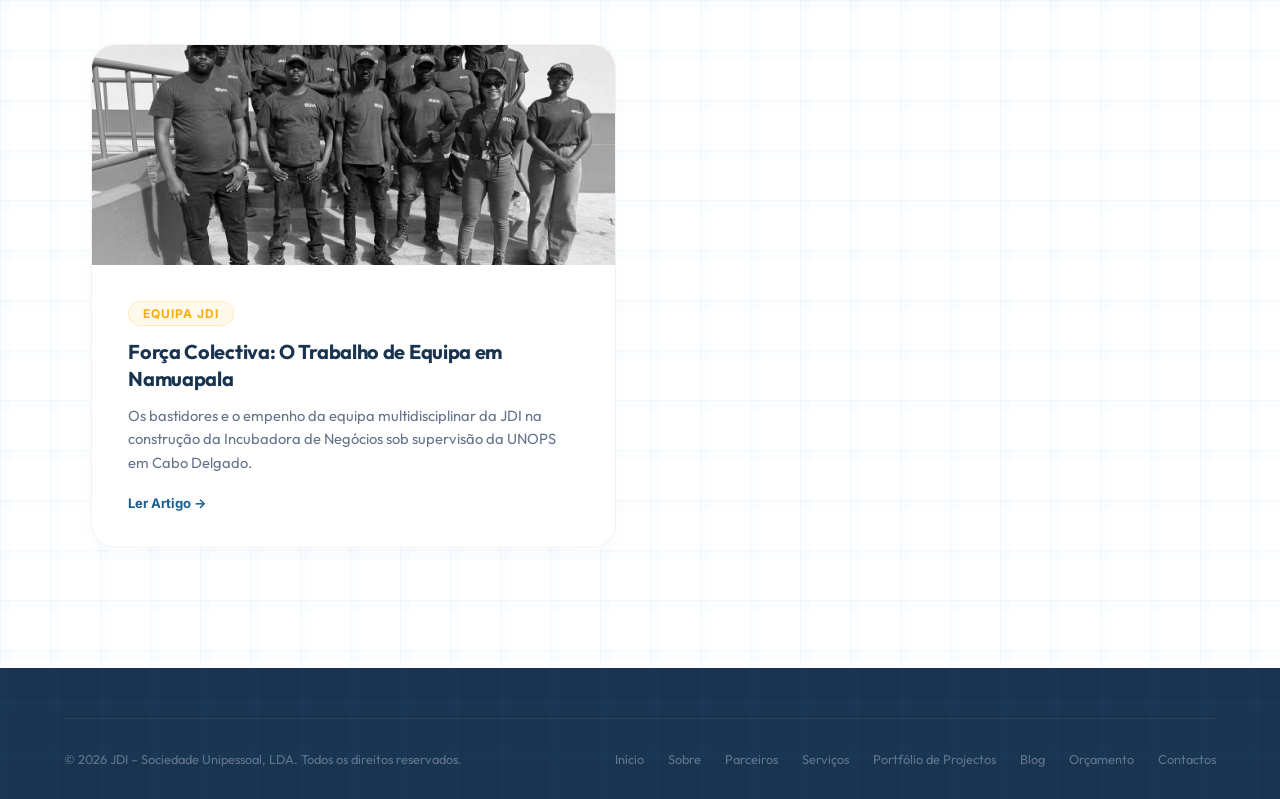
==== commit 77edf945: "Implement premium Teams section and update Início dropdown menus across all subpages" ====
--- a/blog.html
+++ b/blog.html
@@ -58,6 +58,7 @@
         <a href="index.html#hero" class="dropdown-toggle">Início <span class="dropdown-arrow">▼</span></a>
         <ul class="dropdown-menu">
           <li><a href="index.html#about-us">Sobre Nós</a></li>
+          <li><a href="index.html#team">Equipa</a></li>
           <li><a href="index.html#partners">Parceiros</a></li>
           <li><a href="index.html#project-map-section">Mapa de Obras</a></li>
         </ul>
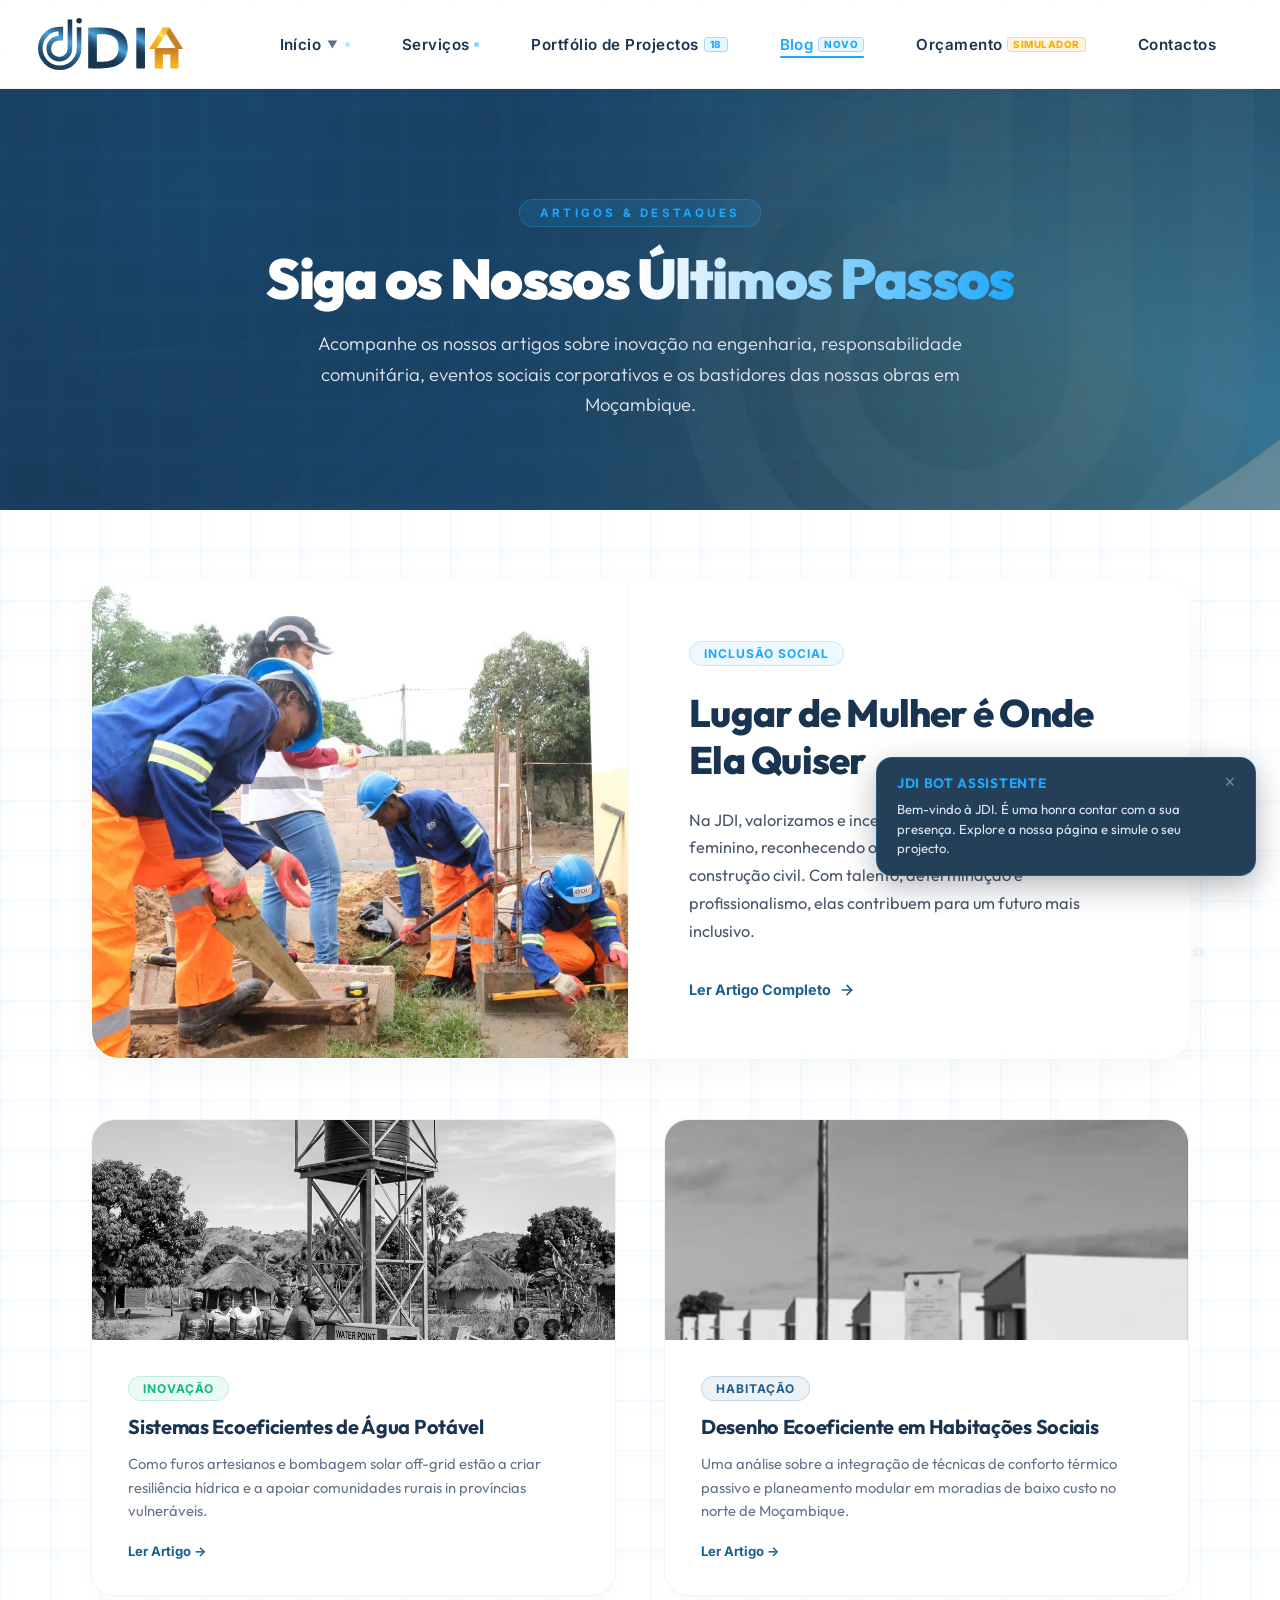
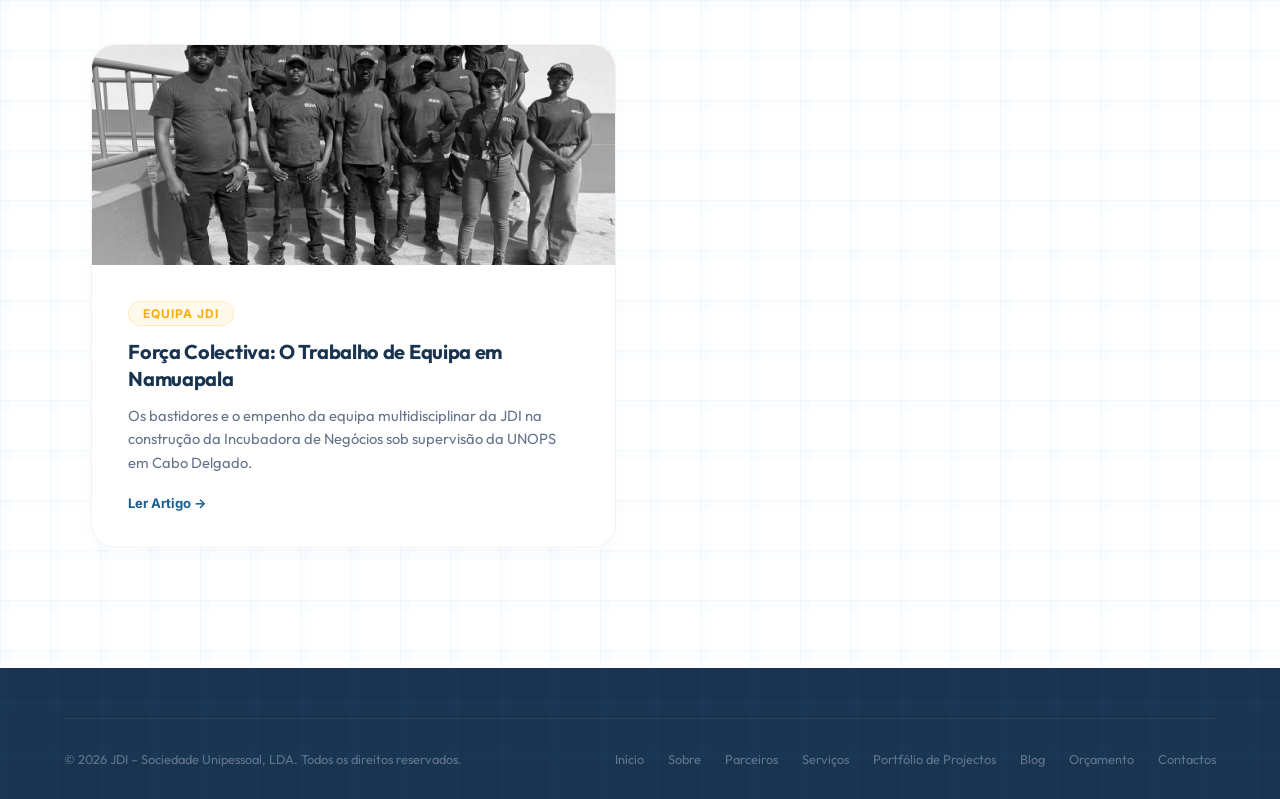
==== commit c087b710: "Optimize mobile navigation, creating responsive full-screen sliding menu drawer with hamburger butto" ====
--- a/blog.html
+++ b/blog.html
@@ -14,7 +14,7 @@
   <link rel="preconnect" href="https://fonts.gstatic.com" crossorigin />
   <link href="https://fonts.googleapis.com/css2?family=Inter:wght@300;400;500;600;700;800;900&family=Outfit:wght@300;400;500;600;700;800;900&display=swap" rel="stylesheet" />
 
-  <link rel="stylesheet" href="css/common.css?v=4" />
+  <link rel="stylesheet" href="css/common.css?v=5" />
   <link rel="stylesheet" href="css/blog.css?v=8" />
 </head>
 <body>
@@ -69,6 +69,13 @@
       <li><a href="orcamento.html">Orçamento</a></li>
       <li><a href="index.html#contacts">Contactos</a></li>
     </ul>
+
+    <!-- Hamburger Toggle for Mobile -->
+    <button class="nav-toggle" id="nav-menu-toggle" aria-label="Toggle navigation" aria-expanded="false">
+      <span class="hamburger-line"></span>
+      <span class="hamburger-line"></span>
+      <span class="hamburger-line"></span>
+    </button>
   </nav>
 
   <!-- ── Hero Header ────────────────────────────────────────────── -->
@@ -256,7 +263,7 @@
 </div>
 
 <!-- Analytics & Global Tracking JavaScript -->
-<script src="js/analytics.js" charset="utf-8" defer></script>
+<script src="js/analytics.js?v=15" charset="utf-8" defer></script>
 <script src="js/blog.js?v=13" charset="utf-8" defer></script>
 </body>
 </html>
--- a/css/common.css
+++ b/css/common.css
@@ -1019,3 +1019,155 @@
   }
 }
 
+/* ─── Mobile Hamburger Toggle ────────────────────────────────────── */
+.nav-toggle {
+  display: none;
+  flex-direction: column;
+  justify-content: space-between;
+  width: 24px;
+  height: 17px;
+  background: transparent;
+  border: none;
+  cursor: pointer;
+  padding: 0;
+  z-index: 1010; /* high z-index to stay above overlay */
+}
+
+.hamburger-line {
+  width: 100%;
+  height: 2px;
+  background-color: var(--jdi-navy);
+  border-radius: 2px;
+  transition: all 0.3s cubic-bezier(0.16, 1, 0.3, 1);
+  transform-origin: left center;
+}
+
+/* Animations into X */
+.nav-bar.active-menu .hamburger-line:nth-child(1) {
+  transform: rotate(45deg) translate(2px, -1px);
+  background-color: #ffffff; /* line becomes white on dark overlay */
+}
+
+.nav-bar.active-menu .hamburger-line:nth-child(2) {
+  width: 0%;
+  opacity: 0;
+}
+
+.nav-bar.active-menu .hamburger-line:nth-child(3) {
+  transform: rotate(-45deg) translate(2px, 1px);
+  background-color: #ffffff; /* line becomes white on dark overlay */
+}
+
+/* Mobile responsive menu overlay styles */
+@media (max-width: 768px) {
+  .nav-toggle {
+    display: flex;
+  }
+
+  .nav-links {
+    position: fixed;
+    top: 0;
+    right: -100%; /* offscreen */
+    width: 80%;
+    max-width: 300px;
+    height: 100vh;
+    background: rgba(25, 52, 80, 0.98);
+    backdrop-filter: blur(25px);
+    -webkit-backdrop-filter: blur(25px);
+    flex-direction: column;
+    align-items: flex-start;
+    justify-content: flex-start;
+    padding: 100px 30px 40px;
+    gap: 24px;
+    transition: right 0.4s cubic-bezier(0.16, 1, 0.3, 1);
+    z-index: 1000;
+    box-shadow: -10px 0 30px rgba(0, 0, 0, 0.2);
+    overflow-y: auto;
+  }
+
+  .nav-bar.active-menu .nav-links {
+    right: 0; /* slide-in */
+  }
+
+  .nav-links a {
+    color: #ffffff !important;
+    font-size: 1.1rem !important;
+    width: 100%;
+    display: flex;
+    justify-content: space-between;
+    align-items: center;
+  }
+
+  .nav-links a::after {
+    display: none !important;
+  }
+
+  /* Inline dropdown styling for mobile */
+  .nav-dropdown {
+    flex-direction: column;
+    align-items: flex-start;
+    width: 100%;
+  }
+
+  .nav-dropdown .dropdown-toggle {
+    width: 100%;
+  }
+
+  .nav-dropdown .dropdown-menu {
+    position: static;
+    transform: none !important;
+    opacity: 1 !important;
+    visibility: visible !important;
+    display: none; /* toggled by js */
+    background: transparent;
+    border: none;
+    box-shadow: none;
+    padding: 8px 0 0 16px;
+    min-width: 100%;
+    width: 100%;
+    gap: 8px;
+    transition: none;
+  }
+
+  .nav-dropdown.active .dropdown-menu {
+    display: flex;
+  }
+
+  .dropdown-menu a {
+    color: rgba(255, 255, 255, 0.82) !important;
+    padding: 6px 0 !important;
+    font-size: 0.95rem !important;
+  }
+
+  .dropdown-menu a:hover {
+    color: var(--jdi-cyan) !important;
+    background: transparent !important;
+    padding-left: 4px !important;
+  }
+
+  /* Overlay cover backdrop for mobile menu */
+  .nav-menu-overlay {
+    position: fixed;
+    top: 0;
+    left: 0;
+    width: 100vw;
+    height: 100vh;
+    background: rgba(0, 0, 0, 0.4);
+    backdrop-filter: blur(4px);
+    -webkit-backdrop-filter: blur(4px);
+    opacity: 0;
+    visibility: hidden;
+    transition: all 0.3s ease;
+    z-index: 999;
+  }
+
+  body.menu-open {
+    overflow: hidden; /* disable scroll when menu open */
+  }
+
+  body.menu-open .nav-menu-overlay {
+    opacity: 1;
+    visibility: visible;
+  }
+}
+
--- a/css/blog.css
+++ b/css/blog.css
@@ -562,10 +562,6 @@
 }
 
 @media (max-width: 768px) {
-  .nav-links {
-    display: none;
-  }
-  
   .blog-hero {
     padding: 60px 6% 50px;
   }
